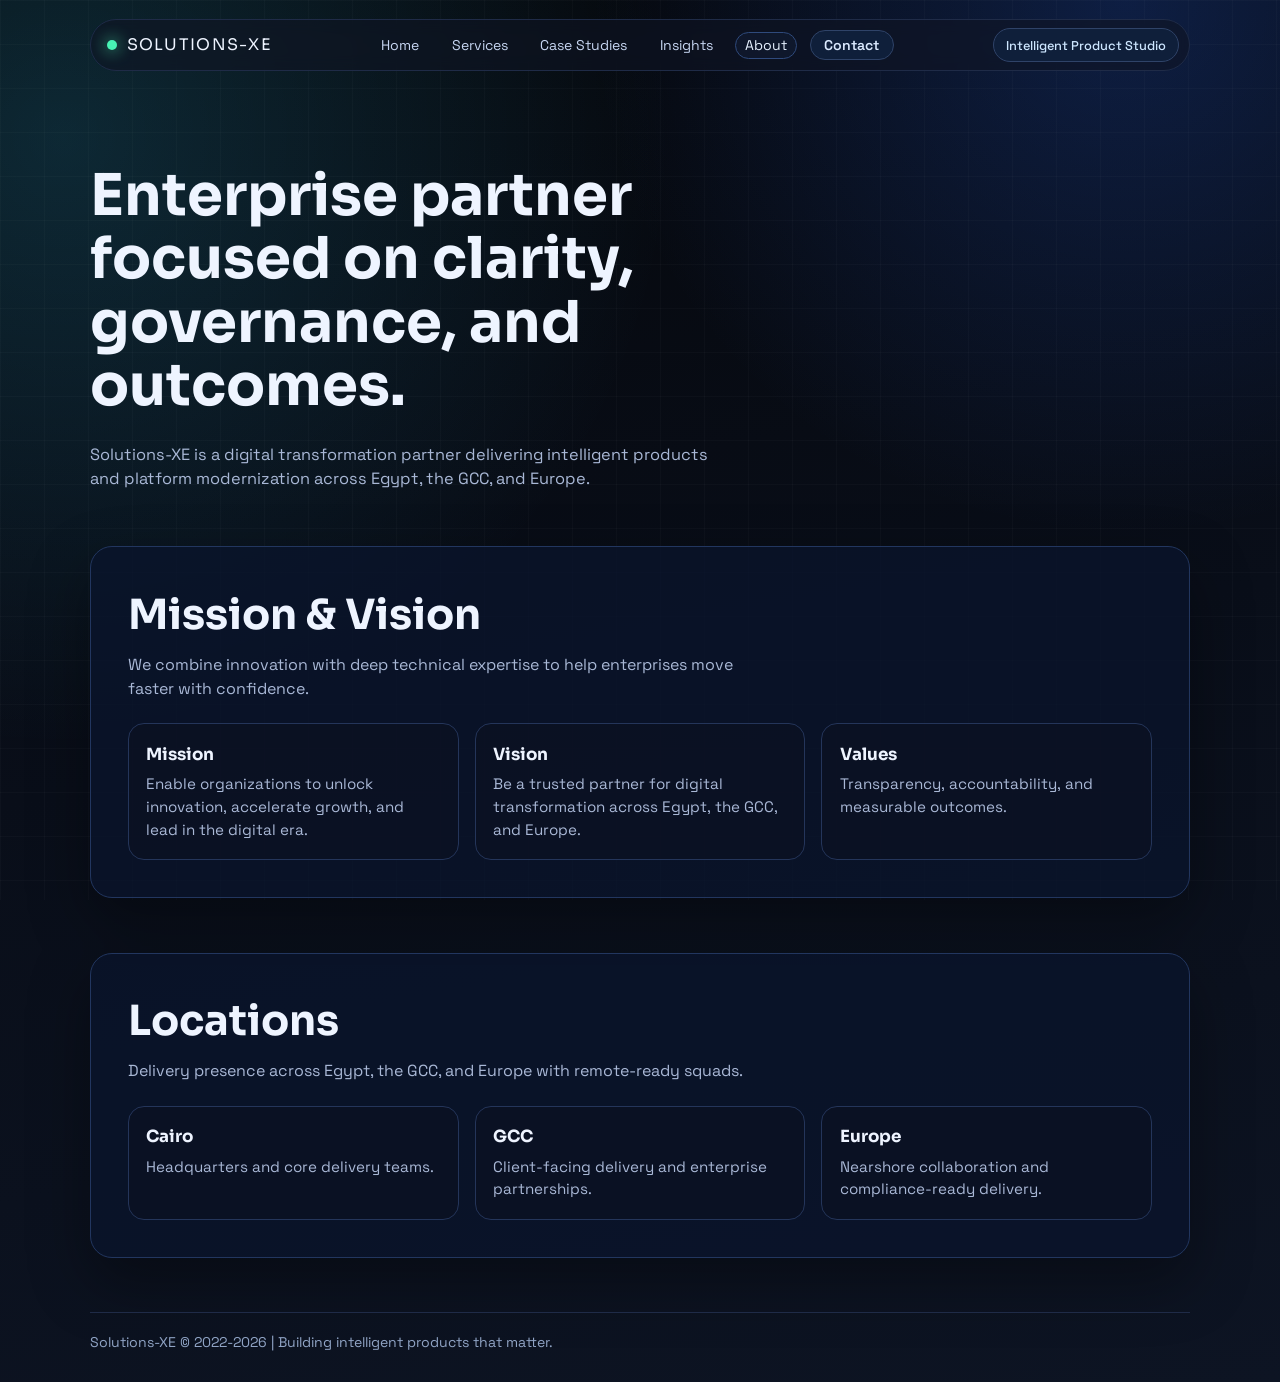
==== about.html @ 21505854 "Change SolutionsXE to Solutions-XE" ====
<!DOCTYPE html>
<html lang="en">
<head>
  <meta charset="UTF-8" />
  <meta name="viewport" content="width=device-width, initial-scale=1.0" />
  <title>Solutions-XE | About</title>
  <link rel="preconnect" href="https://fonts.googleapis.com" />
  <link rel="preconnect" href="https://fonts.gstatic.com" crossorigin />
  <link href="https://fonts.googleapis.com/css2?family=Space+Grotesk:wght@400;500;700&family=Sora:wght@400;600;700&display=swap" rel="stylesheet" />
  <style>
    :root {
      --bg: #06080d;
      --surface: #0f1524;
      --surface-soft: #121a2f;
      --line: #1f2b47;
      --text: #eef4ff;
      --muted: #a9b8d6;
      --brand: #35d0ff;
      --brand-soft: #2a6bff;
      --ok: #48f2b4;
      --radius: 18px;
      --shadow: 0 24px 60px rgba(0, 0, 0, 0.35);
    }

    * {
      box-sizing: border-box;
      margin: 0;
      padding: 0;
    }

    body {
      font-family: "Space Grotesk", sans-serif;
      color: var(--text);
      background:
        radial-gradient(circle at 5% 10%, rgba(53, 208, 255, 0.16), transparent 35%),
        radial-gradient(circle at 88% 0%, rgba(42, 107, 255, 0.22), transparent 30%),
        linear-gradient(170deg, #05070b 0%, #090e19 50%, #0d1423 100%);
      min-height: 100vh;
      line-height: 1.5;
      overflow-x: hidden;
    }

    body::before {
      content: "";
      position: fixed;
      inset: 0;
      background-image: linear-gradient(rgba(255, 255, 255, 0.025) 1px, transparent 1px),
                        linear-gradient(90deg, rgba(255, 255, 255, 0.025) 1px, transparent 1px);
      background-size: 44px 44px;
      pointer-events: none;
      z-index: -1;
    }

    .wrap {
      width: min(1100px, 92%);
      margin: 0 auto;
    }

    header {
      padding: 1.2rem 0;
    }

    .topbar {
      display: grid;
      grid-template-columns: auto 1fr auto;
      align-items: center;
      background: rgba(15, 21, 36, 0.6);
      border: 1px solid var(--line);
      border-radius: 999px;
      padding: 0.5rem 0.6rem 0.5rem 1rem;
      backdrop-filter: blur(8px);
      animation: fadeDown 0.8s ease both;
      gap: 1rem;
    }

    .brand {
      font-family: "Sora", sans-serif;
      font-size: 1rem;
      letter-spacing: 0.08em;
      text-transform: uppercase;
      display: flex;
      align-items: center;
      gap: 0.6rem;
    }

    .dot {
      width: 10px;
      height: 10px;
      border-radius: 50%;
      background: var(--ok);
      box-shadow: 0 0 16px var(--ok);
    }

    .pill {
      border: 1px solid #2f4368;
      background: #0f1f3a;
      color: #cde6ff;
      border-radius: 999px;
      font-size: 0.8rem;
      padding: 0.4rem 0.75rem;
      font-weight: 500;
      margin-left: auto;
    }

    .nav {
      display: flex;
      gap: 0.8rem;
      align-items: center;
      flex-wrap: nowrap;
      margin-left: 0;
      flex: 1;
      justify-content: center;
      white-space: nowrap;
    }

    .nav a {
      color: #c7d6f2;
      text-decoration: none;
      font-size: 0.88rem;
      padding: 0.35rem 0.55rem;
      border-radius: 999px;
      border: 1px solid transparent;
      display: inline-flex;
      align-items: center;
      line-height: 1;
      transition: border-color 0.2s ease, color 0.2s ease;
    }

    .nav a:hover {
      border-color: #2f4a7c;
      color: #e7f1ff;
    }

    .nav a.active {
      border-color: #2f4a7c;
      color: #e7f1ff;
      background: rgba(17, 27, 49, 0.7);
    }

    .nav .cta {
      border: 1px solid #2f4368;
      background: #0f1f3a;
      color: #dbeaff;
      font-weight: 600;
      padding: 0.45rem 0.85rem;
    }

    .hero {
      padding: 4.6rem 0 3.4rem;
      display: grid;
      gap: 1.6rem;
    }

    h1 {
      font-family: "Sora", sans-serif;
      font-size: clamp(2rem, 5vw, 3.6rem);
      line-height: 1.1;
      max-width: 16ch;
    }

    .sub {
      color: var(--muted);
      max-width: 62ch;
      font-size: 1.02rem;
    }

    .section-wrap {
      margin: 0 0 3.4rem;
      background: rgba(10, 20, 44, 0.75);
      border: 1px solid #22365f;
      border-radius: 22px;
      padding: clamp(1.3rem, 4vw, 2.3rem);
      box-shadow: var(--shadow);
    }

    .section-title {
      font-family: "Sora", sans-serif;
      font-size: clamp(1.7rem, 3.8vw, 2.6rem);
      margin-bottom: 0.4rem;
    }

    .section-sub {
      color: var(--muted);
      max-width: 64ch;
      margin-bottom: 1.4rem;
      font-size: 1rem;
    }

    .grid-3 {
      display: grid;
      grid-template-columns: repeat(3, 1fr);
      gap: 1rem;
    }

    .card-soft {
      border: 1px solid #24355a;
      border-radius: 16px;
      padding: 1.1rem;
      background: rgba(12, 18, 34, 0.7);
    }

    .card-soft h3 {
      font-family: "Sora", sans-serif;
      font-size: 1.05rem;
      margin-bottom: 0.4rem;
    }

    .card-soft p {
      color: var(--muted);
      font-size: 0.95rem;
    }

    footer {
      border-top: 1px solid var(--line);
      color: #90a4c5;
      padding: 1.2rem 0 1.8rem;
      font-size: 0.88rem;
    }

    @keyframes fadeDown {
      from { opacity: 0; transform: translateY(-12px); }
      to { opacity: 1; transform: translateY(0); }
    }

    @media (max-width: 900px) {
      .nav {
        width: 100%;
        justify-content: flex-start;
        margin-left: 0;
      }

      .grid-3 {
        grid-template-columns: 1fr;
      }
    }
  </style>
</head>
<body>
  <header class="wrap">
    <div class="topbar">
      <div class="brand"><span class="dot" aria-hidden="true"></span> Solutions-XE</div>
      <nav class="nav" aria-label="primary">
        <a href="index.html">Home</a>
        <a href="services.html">Services</a>
        <a href="case-studies.html">Case Studies</a>
        <a href="insights.html">Insights</a>
        <a class="active" href="about.html">About</a>
        <a class="cta" href="contact.html">Contact</a>
      </nav>
      <span class="pill">Intelligent Product Studio</span>
    </div>
  </header>

  <main class="wrap">
    <section class="hero">
      <h1>Enterprise partner focused on clarity, governance, and outcomes.</h1>
      <p class="sub">Solutions-XE is a digital transformation partner delivering intelligent products and platform modernization across Egypt, the GCC, and Europe.</p>
    </section>

    <section class="section-wrap" aria-label="mission and vision">
      <h2 class="section-title">Mission & Vision</h2>
      <p class="section-sub">We combine innovation with deep technical expertise to help enterprises move faster with confidence.</p>
      <div class="grid-3">
        <div class="card-soft"><h3>Mission</h3><p>Enable organizations to unlock innovation, accelerate growth, and lead in the digital era.</p></div>
        <div class="card-soft"><h3>Vision</h3><p>Be a trusted partner for digital transformation across Egypt, the GCC, and Europe.</p></div>
        <div class="card-soft"><h3>Values</h3><p>Transparency, accountability, and measurable outcomes.</p></div>
      </div>
    </section>

    <section class="section-wrap" aria-label="locations">
      <h2 class="section-title">Locations</h2>
      <p class="section-sub">Delivery presence across Egypt, the GCC, and Europe with remote-ready squads.</p>
      <div class="grid-3">
        <div class="card-soft"><h3>Cairo</h3><p>Headquarters and core delivery teams.</p></div>
        <div class="card-soft"><h3>GCC</h3><p>Client-facing delivery and enterprise partnerships.</p></div>
        <div class="card-soft"><h3>Europe</h3><p>Nearshore collaboration and compliance-ready delivery.</p></div>
      </div>
    </section>
  </main>

  <footer class="wrap">Solutions-XE © 2022-2026 | Building intelligent products that matter.</footer>
</body>
</html>
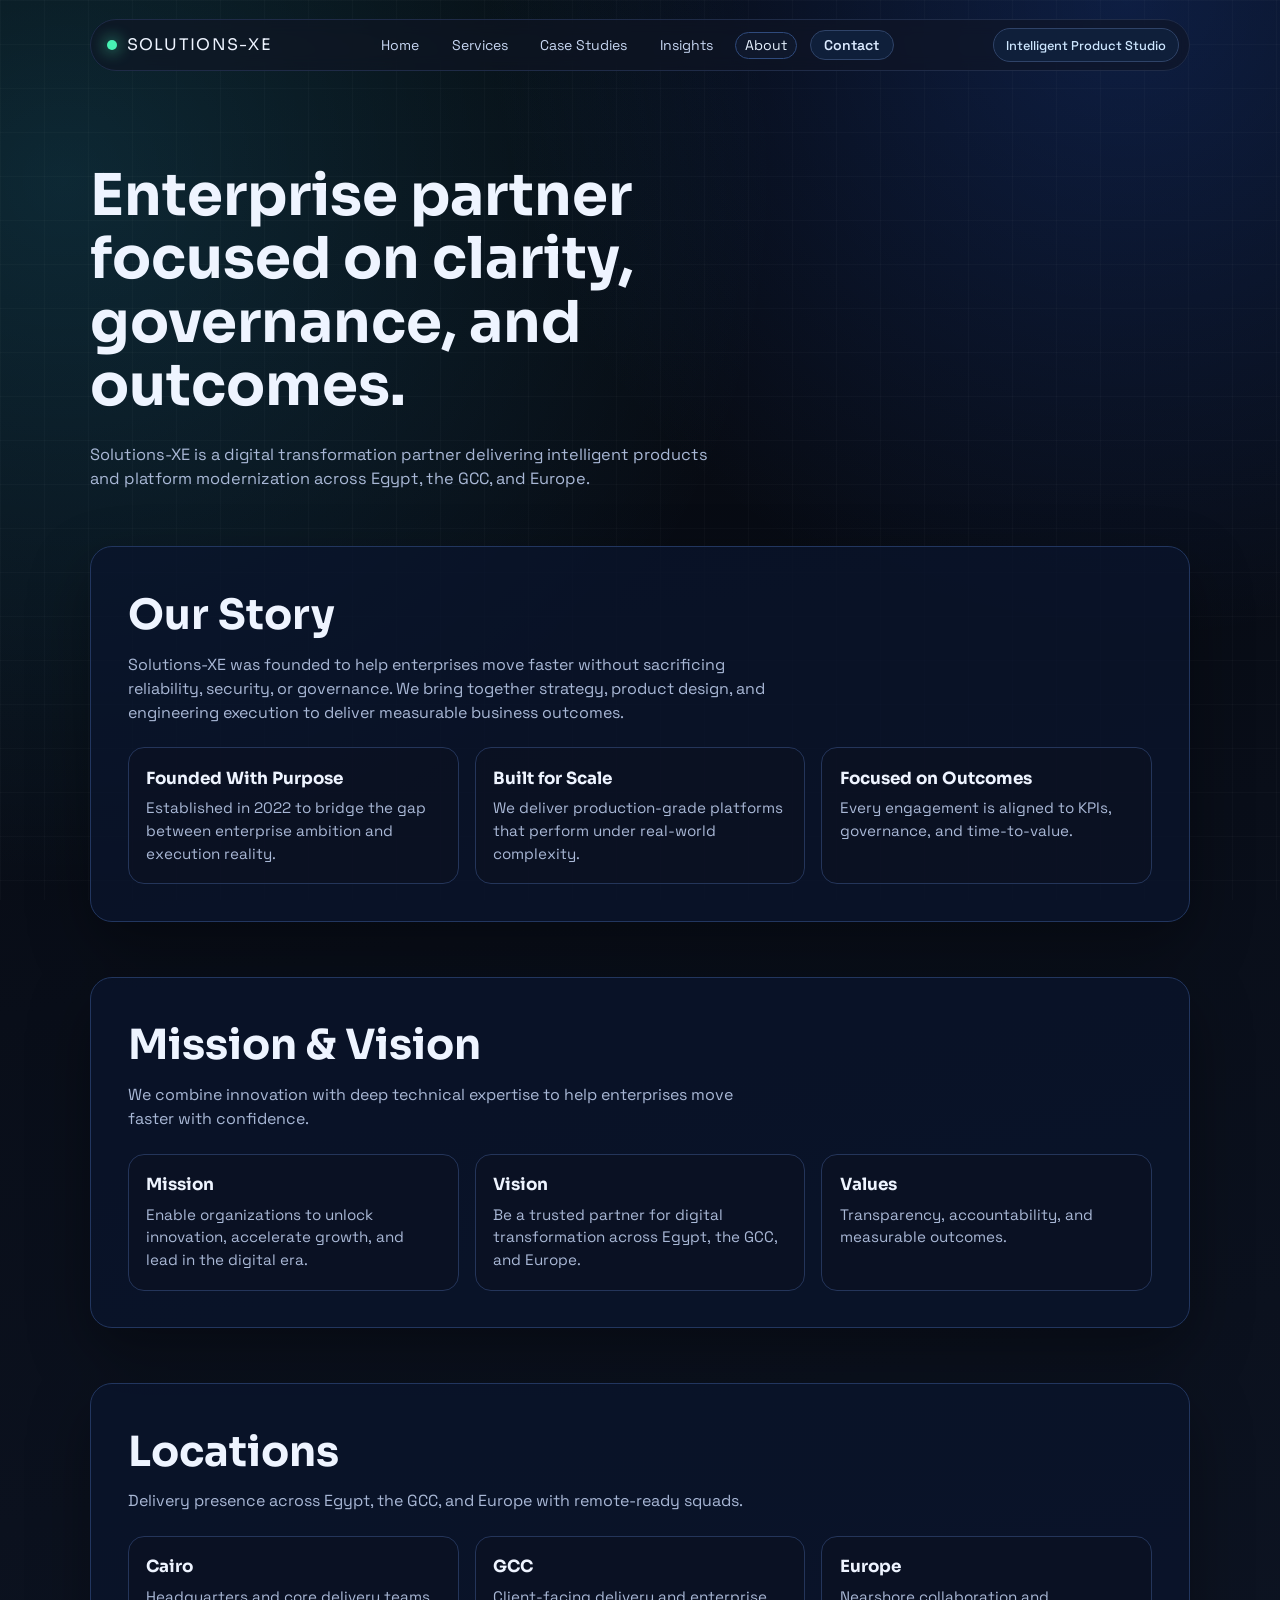
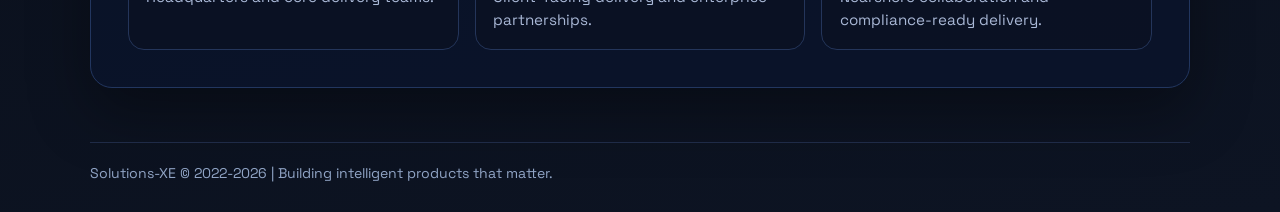
==== commit d35d6975: "about update" ====
--- a/about.html
+++ b/about.html
@@ -257,6 +257,25 @@
       <p class="sub">Solutions-XE is a digital transformation partner delivering intelligent products and platform modernization across Egypt, the GCC, and Europe.</p>
     </section>
 
+    <section class="section-wrap" aria-label="our story">
+      <h2 class="section-title">Our Story</h2>
+      <p class="section-sub">Solutions-XE was founded to help enterprises move faster without sacrificing reliability, security, or governance. We bring together strategy, product design, and engineering execution to deliver measurable business outcomes.</p>
+      <div class="grid-3">
+        <div class="card-soft">
+          <h3>Founded With Purpose</h3>
+          <p>Established in 2022 to bridge the gap between enterprise ambition and execution reality.</p>
+        </div>
+        <div class="card-soft">
+          <h3>Built for Scale</h3>
+          <p>We deliver production-grade platforms that perform under real-world complexity.</p>
+        </div>
+        <div class="card-soft">
+          <h3>Focused on Outcomes</h3>
+          <p>Every engagement is aligned to KPIs, governance, and time-to-value.</p>
+        </div>
+      </div>
+    </section>
+
     <section class="section-wrap" aria-label="mission and vision">
       <h2 class="section-title">Mission & Vision</h2>
       <p class="section-sub">We combine innovation with deep technical expertise to help enterprises move faster with confidence.</p>
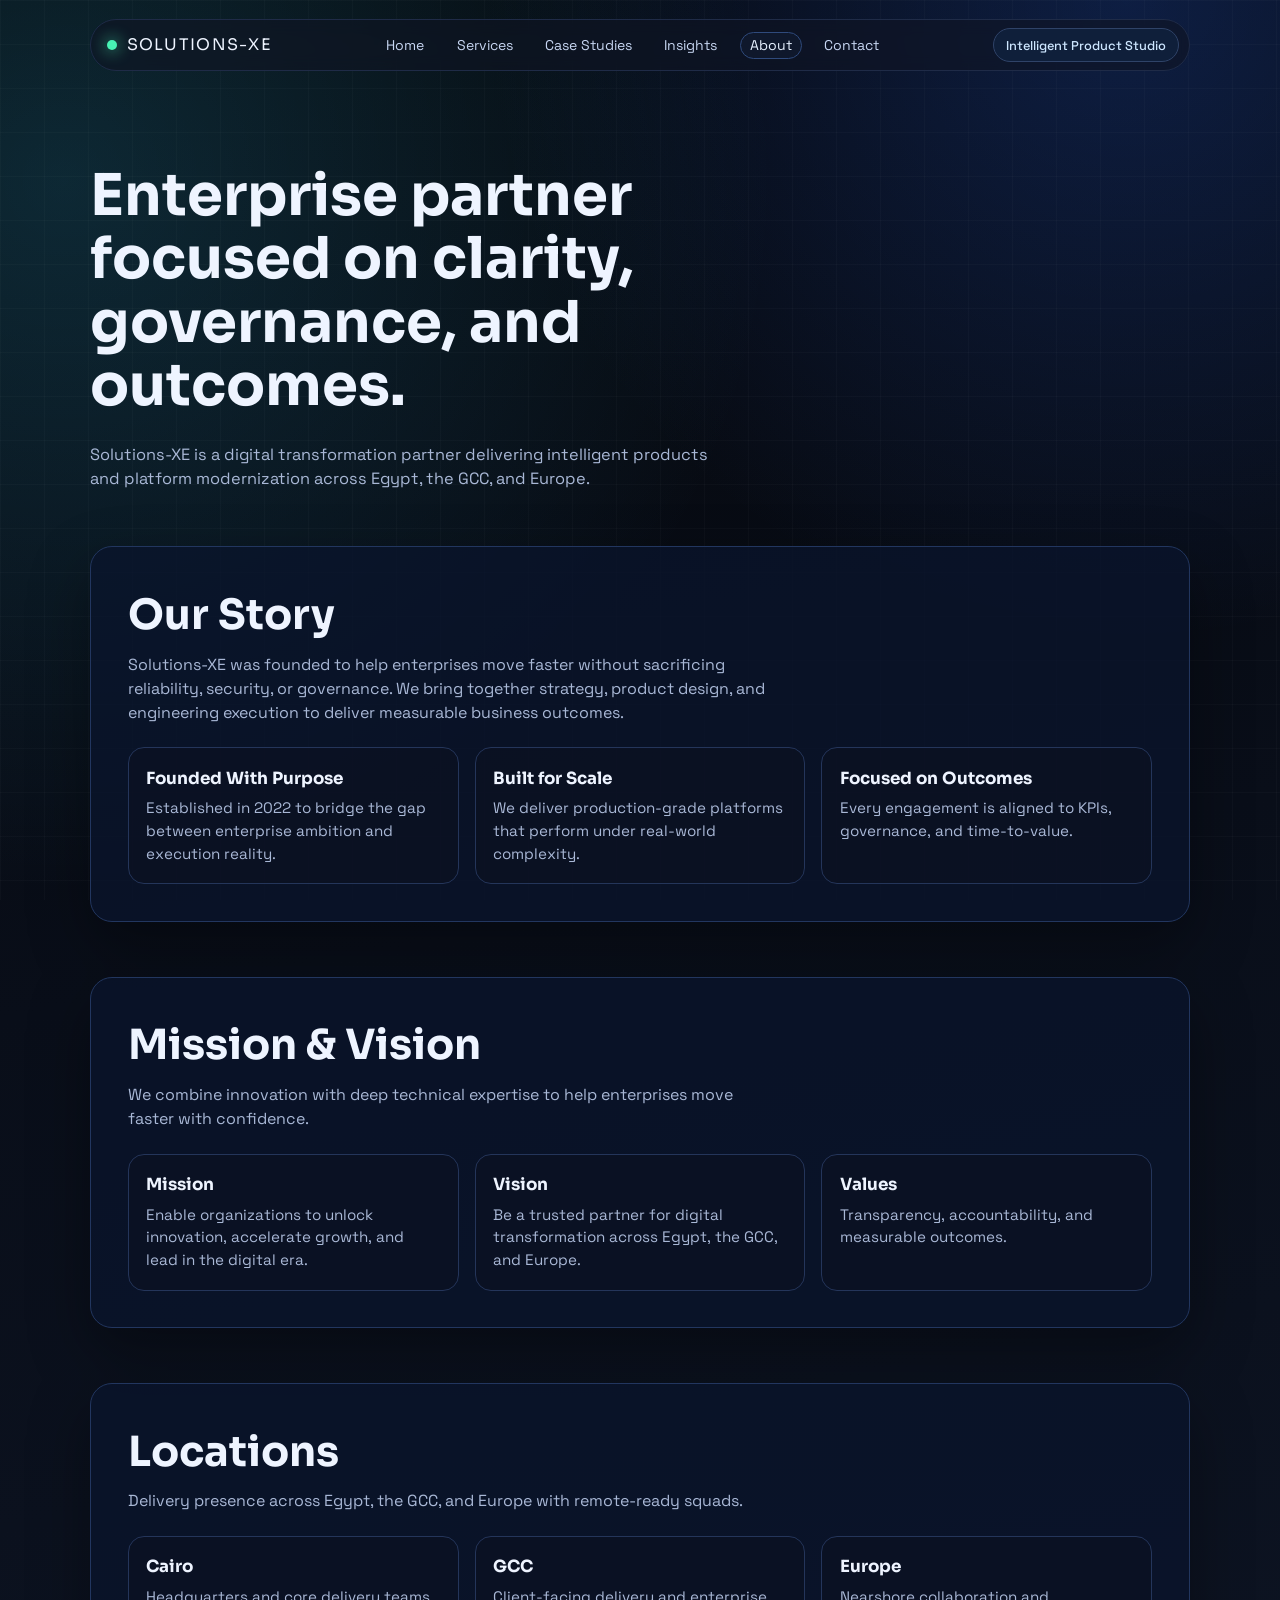
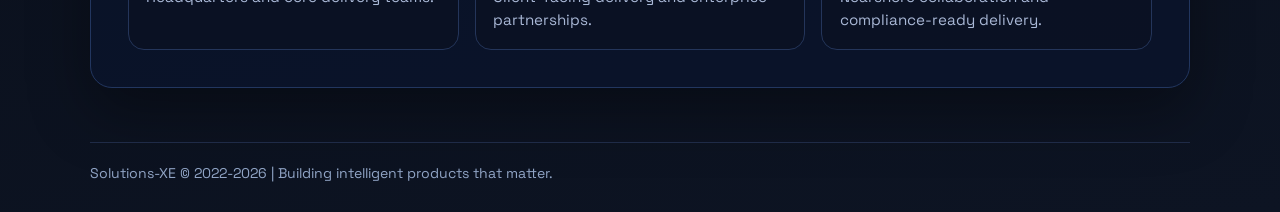
==== commit 52a6bdb9: "Fix Contact Menu" ====
--- a/about.html
+++ b/about.html
@@ -137,13 +137,7 @@
       background: rgba(17, 27, 49, 0.7);
     }
 
-    .nav .cta {
-      border: 1px solid #2f4368;
-      background: #0f1f3a;
-      color: #dbeaff;
-      font-weight: 600;
-      padding: 0.45rem 0.85rem;
-    }
+    .nav .cta {\n      border: 1px solid transparent;\n      background: transparent;\n      color: #dbeaff;\n      font-weight: 600;\n      padding: 0.45rem 0.85rem;\n    }\n\n    .nav .cta.active {\n      border-color: #2f4368;\n      background: #0f1f3a;\n    }
 
     .hero {
       padding: 4.6rem 0 3.4rem;
@@ -300,3 +294,4 @@
   <footer class="wrap">Solutions-XE © 2022-2026 | Building intelligent products that matter.</footer>
 </body>
 </html>
+
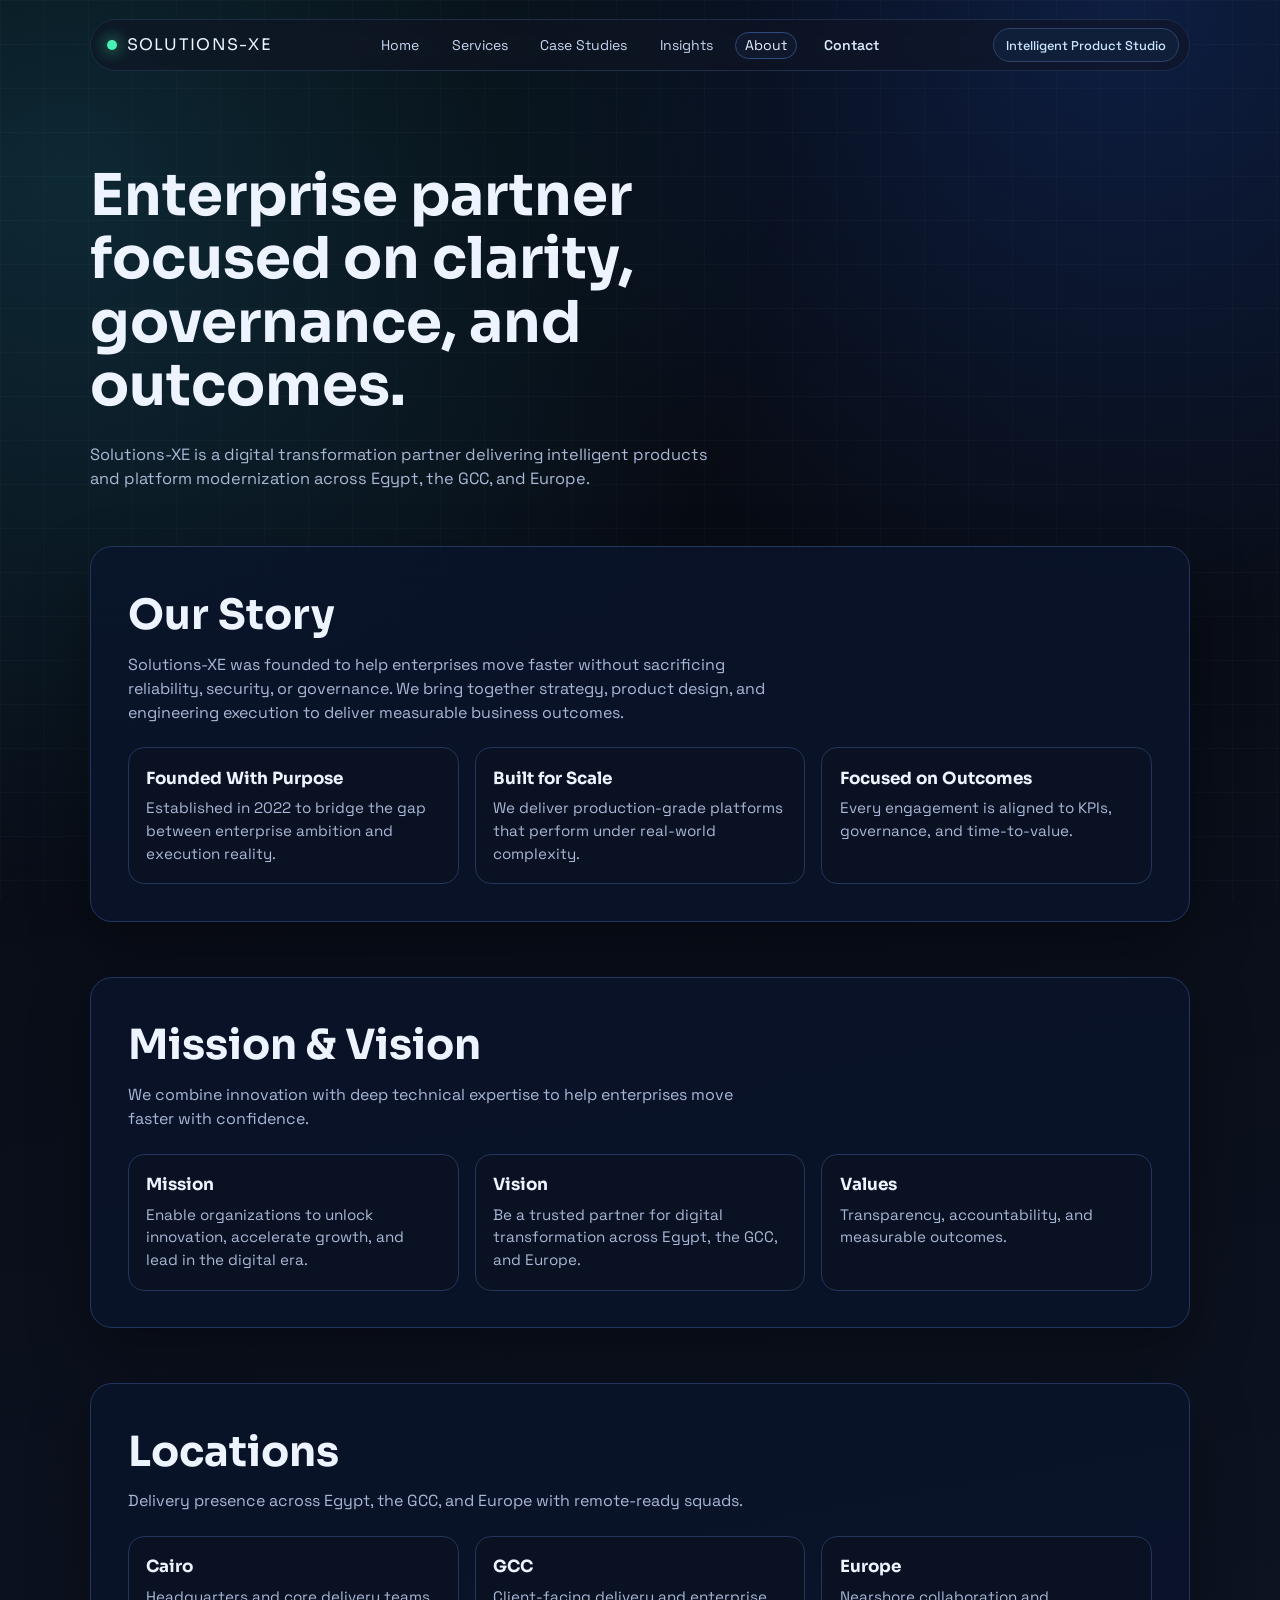
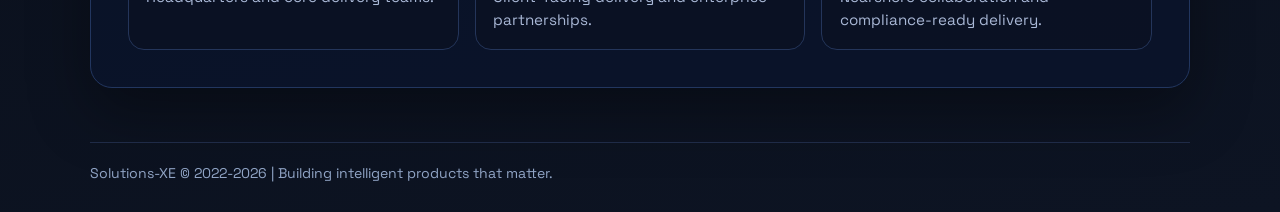
==== commit c9b95df5: "add Responsive" ====
--- a/about.html
+++ b/about.html
@@ -40,6 +40,10 @@
       overflow-x: hidden;
     }
 
+    body.menu-open {
+      overflow: hidden;
+    }
+
     body::before {
       content: "";
       position: fixed;
@@ -137,8 +141,72 @@
       background: rgba(17, 27, 49, 0.7);
     }
 
-    .nav .cta {\n      border: 1px solid transparent;\n      background: transparent;\n      color: #dbeaff;\n      font-weight: 600;\n      padding: 0.45rem 0.85rem;\n    }\n\n    .nav .cta.active {\n      border-color: #2f4368;\n      background: #0f1f3a;\n    }
-
+    .nav .cta {
+      border: 1px solid transparent;
+      background: transparent;
+      color: #dbeaff;
+      font-weight: 600;
+      padding: 0.45rem 0.85rem;
+    }
+
+    .nav .cta.active {
+      border-color: #2f4368;
+      background: #0f1f3a;
+    }
+
+    .menu-toggle {
+      display: none;
+      align-items: center;
+      justify-content: center;
+      width: 40px;
+      height: 40px;
+      border-radius: 999px;
+      border: 1px solid #2f4368;
+      background: #0f1f3a;
+      color: #dbeaff;
+      cursor: pointer;
+    }
+
+    .menu-toggle span {
+      display: block;
+      width: 18px;
+      height: 2px;
+      background: currentColor;
+      position: relative;
+    }
+
+    .menu-toggle span::before,
+    .menu-toggle span::after {
+      content: "";
+      position: absolute;
+      left: 0;
+      width: 18px;
+      height: 2px;
+      background: currentColor;
+    }
+
+    .menu-toggle span::before {
+      top: -6px;
+    }
+
+    .menu-toggle span::after {
+      top: 6px;
+    }
+
+    .menu-close {
+      display: none;
+      align-items: center;
+      justify-content: center;
+      width: 36px;
+      height: 36px;
+      border-radius: 999px;
+      border: 1px solid #2f4368;
+      background: #0f1f3a;
+      color: #dbeaff;
+      cursor: pointer;
+      font-size: 1.1rem;
+      line-height: 1;
+    }
     .hero {
       padding: 4.6rem 0 3.4rem;
       display: grid;
@@ -227,13 +295,94 @@
         grid-template-columns: 1fr;
       }
     }
+
+  
+        @media (max-width: 640px) {
+      .menu-toggle {
+        display: inline-flex;
+      }
+
+      .nav {
+        position: fixed;
+        top: 0;
+        right: 0;
+        height: 100vh;
+        width: min(80vw, 320px);
+        background: rgba(12, 22, 44, 0.98);
+        border-left: 1px solid #22365f;
+        padding: 1rem 1rem 1.2rem;
+        display: flex;
+        flex-direction: column;
+        gap: 0.6rem;
+        transform: translateX(110%);
+        opacity: 0;
+        pointer-events: none;
+        transition: transform 0.25s ease, opacity 0.25s ease;
+        z-index: 60;
+      }
+
+      .nav.is-open {
+        transform: translateX(0);
+        opacity: 1;
+        pointer-events: auto;
+      }
+
+      .menu-close {
+        display: inline-flex;
+        align-self: flex-end;
+      }
+
+      .topbar {
+        grid-template-columns: auto auto;
+        row-gap: 0.6rem;
+        padding: 0.6rem;
+        border-radius: 24px;
+      }
+
+      .brand {
+        font-size: 0.9rem;
+      }
+
+      .nav a {
+        padding: 0.55rem 0.75rem;
+        font-size: 0.9rem;
+        justify-content: flex-start;
+        text-align: left;
+      }
+
+      .pill {
+        font-size: 0.72rem;
+        padding: 0.3rem 0.6rem;
+      }
+    }
+
+@media (max-width: 520px) {
+      .topbar {
+        grid-template-columns: 1fr;
+        justify-items: center;
+        text-align: center;
+      }
+
+      .brand {
+        justify-content: center;
+      }
+
+      .pill {
+        margin-left: 0;
+        justify-self: center;
+      }
+    }
   </style>
 </head>
 <body>
   <header class="wrap">
     <div class="topbar">
       <div class="brand"><span class="dot" aria-hidden="true"></span> Solutions-XE</div>
+      <button class="menu-toggle" type="button" aria-label="toggle menu" aria-expanded="false">
+        <span></span>
+      </button>
       <nav class="nav" aria-label="primary">
+        <button class="menu-close" type="button" aria-label="close menu">×</button>
         <a href="index.html">Home</a>
         <a href="services.html">Services</a>
         <a href="case-studies.html">Case Studies</a>
@@ -292,6 +441,40 @@
   </main>
 
   <footer class="wrap">Solutions-XE © 2022-2026 | Building intelligent products that matter.</footer>
+  <script>
+    document.addEventListener("DOMContentLoaded", () => {
+      const toggle = document.querySelector(".menu-toggle");
+      const nav = document.querySelector(".nav");
+      if (!toggle || !nav) return;
+      const closeBtn = nav.querySelector(".menu-close");
+      const navLinks = nav.querySelectorAll("a");
+      const closeMenu = () => {
+        nav.classList.remove("is-open");
+        toggle.setAttribute("aria-expanded", "false");
+        document.body.classList.remove("menu-open");
+      };
+
+      toggle.addEventListener("click", () => {
+        const isOpen = nav.classList.toggle("is-open");
+        toggle.setAttribute("aria-expanded", isOpen ? "true" : "false");
+        document.body.classList.toggle("menu-open", isOpen);
+      });
+
+      if (closeBtn) closeBtn.addEventListener("click", closeMenu);
+      navLinks.forEach((link) => link.addEventListener("click", closeMenu));
+    });
+  </script>
 </body>
 </html>
 
+
+
+
+
+
+
+
+
+
+
+
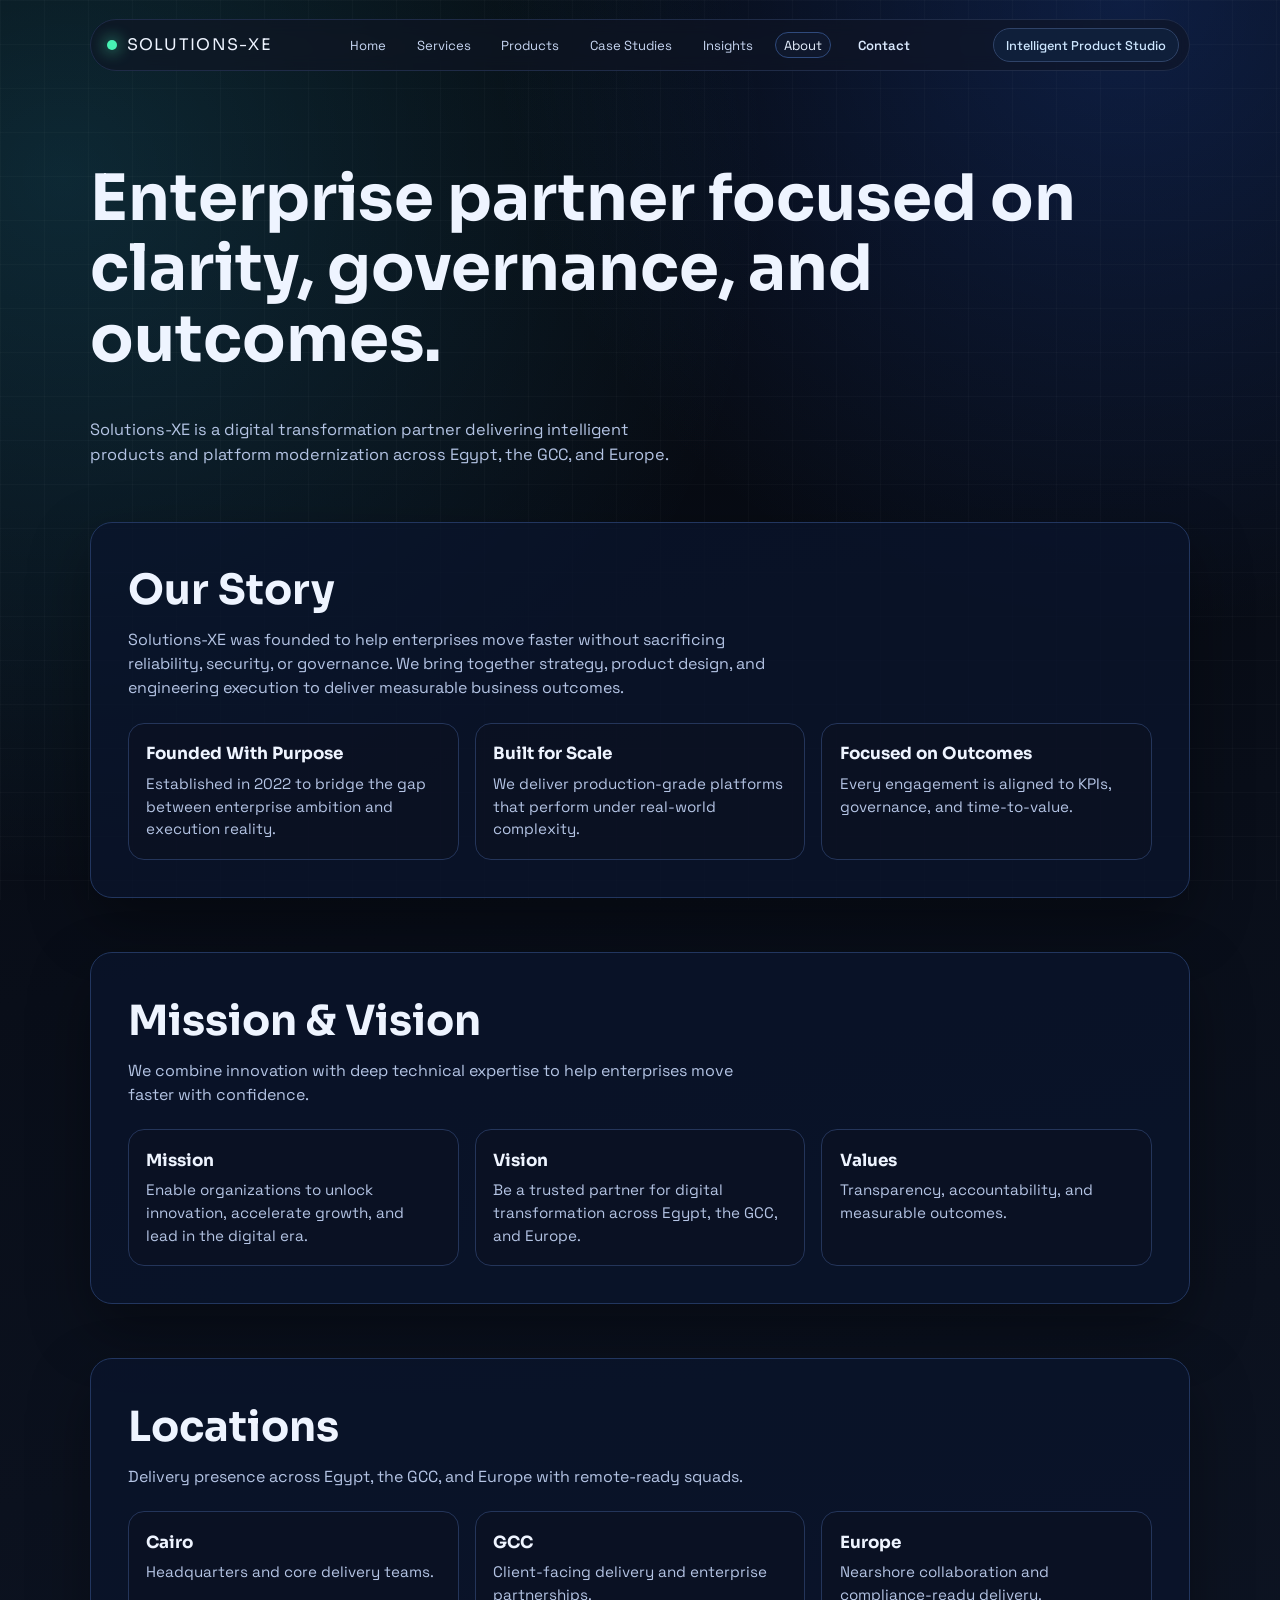
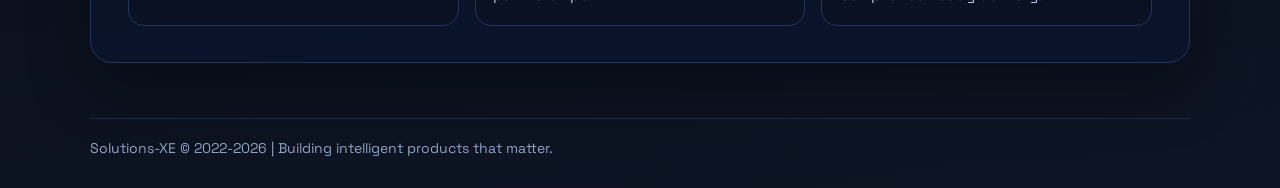
==== commit d6491cf1: "Refactor styles to shared CSS, add Products hub and product pages Extract site styles into assets/cs" ====
--- a/about.html
+++ b/about.html
@@ -7,372 +7,14 @@
   <link rel="preconnect" href="https://fonts.googleapis.com" />
   <link rel="preconnect" href="https://fonts.gstatic.com" crossorigin />
   <link href="https://fonts.googleapis.com/css2?family=Space+Grotesk:wght@400;500;700&family=Sora:wght@400;600;700&display=swap" rel="stylesheet" />
-  <style>
-    :root {
-      --bg: #06080d;
-      --surface: #0f1524;
-      --surface-soft: #121a2f;
-      --line: #1f2b47;
-      --text: #eef4ff;
-      --muted: #a9b8d6;
-      --brand: #35d0ff;
-      --brand-soft: #2a6bff;
-      --ok: #48f2b4;
-      --radius: 18px;
-      --shadow: 0 24px 60px rgba(0, 0, 0, 0.35);
-    }
-
-    * {
-      box-sizing: border-box;
-      margin: 0;
-      padding: 0;
-    }
-
-    body {
-      font-family: "Space Grotesk", sans-serif;
-      color: var(--text);
-      background:
-        radial-gradient(circle at 5% 10%, rgba(53, 208, 255, 0.16), transparent 35%),
-        radial-gradient(circle at 88% 0%, rgba(42, 107, 255, 0.22), transparent 30%),
-        linear-gradient(170deg, #05070b 0%, #090e19 50%, #0d1423 100%);
-      min-height: 100vh;
-      line-height: 1.5;
-      overflow-x: hidden;
-    }
-
-    body.menu-open {
-      overflow: hidden;
-    }
-
-    body::before {
-      content: "";
-      position: fixed;
-      inset: 0;
-      background-image: linear-gradient(rgba(255, 255, 255, 0.025) 1px, transparent 1px),
-                        linear-gradient(90deg, rgba(255, 255, 255, 0.025) 1px, transparent 1px);
-      background-size: 44px 44px;
-      pointer-events: none;
-      z-index: -1;
-    }
-
-    .wrap {
-      width: min(1100px, 92%);
-      margin: 0 auto;
-    }
-
-    header {
-      padding: 1.2rem 0;
-    }
-
-    .topbar {
-      display: grid;
-      grid-template-columns: auto 1fr auto;
-      align-items: center;
-      background: rgba(15, 21, 36, 0.6);
-      border: 1px solid var(--line);
-      border-radius: 999px;
-      padding: 0.5rem 0.6rem 0.5rem 1rem;
-      backdrop-filter: blur(8px);
-      animation: fadeDown 0.8s ease both;
-      gap: 1rem;
-    }
-
-    .brand {
-      font-family: "Sora", sans-serif;
-      font-size: 1rem;
-      letter-spacing: 0.08em;
-      text-transform: uppercase;
-      display: flex;
-      align-items: center;
-      gap: 0.6rem;
-    }
-
-    .dot {
-      width: 10px;
-      height: 10px;
-      border-radius: 50%;
-      background: var(--ok);
-      box-shadow: 0 0 16px var(--ok);
-    }
-
-    .pill {
-      border: 1px solid #2f4368;
-      background: #0f1f3a;
-      color: #cde6ff;
-      border-radius: 999px;
-      font-size: 0.8rem;
-      padding: 0.4rem 0.75rem;
-      font-weight: 500;
-      margin-left: auto;
-    }
-
-    .nav {
-      display: flex;
-      gap: 0.8rem;
-      align-items: center;
-      flex-wrap: nowrap;
-      margin-left: 0;
-      flex: 1;
-      justify-content: center;
-      white-space: nowrap;
-    }
-
-    .nav a {
-      color: #c7d6f2;
-      text-decoration: none;
-      font-size: 0.88rem;
-      padding: 0.35rem 0.55rem;
-      border-radius: 999px;
-      border: 1px solid transparent;
-      display: inline-flex;
-      align-items: center;
-      line-height: 1;
-      transition: border-color 0.2s ease, color 0.2s ease;
-    }
-
-    .nav a:hover {
-      border-color: #2f4a7c;
-      color: #e7f1ff;
-    }
-
-    .nav a.active {
-      border-color: #2f4a7c;
-      color: #e7f1ff;
-      background: rgba(17, 27, 49, 0.7);
-    }
-
-    .nav .cta {
-      border: 1px solid transparent;
-      background: transparent;
-      color: #dbeaff;
-      font-weight: 600;
-      padding: 0.45rem 0.85rem;
-    }
-
-    .nav .cta.active {
-      border-color: #2f4368;
-      background: #0f1f3a;
-    }
-
-    .menu-toggle {
-      display: none;
-      align-items: center;
-      justify-content: center;
-      width: 40px;
-      height: 40px;
-      border-radius: 999px;
-      border: 1px solid #2f4368;
-      background: #0f1f3a;
-      color: #dbeaff;
-      cursor: pointer;
-    }
-
-    .menu-toggle span {
-      display: block;
-      width: 18px;
-      height: 2px;
-      background: currentColor;
-      position: relative;
-    }
-
-    .menu-toggle span::before,
-    .menu-toggle span::after {
-      content: "";
-      position: absolute;
-      left: 0;
-      width: 18px;
-      height: 2px;
-      background: currentColor;
-    }
-
-    .menu-toggle span::before {
-      top: -6px;
-    }
-
-    .menu-toggle span::after {
-      top: 6px;
-    }
-
-    .menu-close {
-      display: none;
-      align-items: center;
-      justify-content: center;
-      width: 36px;
-      height: 36px;
-      border-radius: 999px;
-      border: 1px solid #2f4368;
-      background: #0f1f3a;
-      color: #dbeaff;
-      cursor: pointer;
-      font-size: 1.1rem;
-      line-height: 1;
-    }
-    .hero {
-      padding: 4.6rem 0 3.4rem;
-      display: grid;
-      gap: 1.6rem;
-    }
-
-    h1 {
-      font-family: "Sora", sans-serif;
-      font-size: clamp(2rem, 5vw, 3.6rem);
-      line-height: 1.1;
-      max-width: 16ch;
-    }
-
-    .sub {
-      color: var(--muted);
-      max-width: 62ch;
-      font-size: 1.02rem;
-    }
-
-    .section-wrap {
-      margin: 0 0 3.4rem;
-      background: rgba(10, 20, 44, 0.75);
-      border: 1px solid #22365f;
-      border-radius: 22px;
-      padding: clamp(1.3rem, 4vw, 2.3rem);
-      box-shadow: var(--shadow);
-    }
-
-    .section-title {
-      font-family: "Sora", sans-serif;
-      font-size: clamp(1.7rem, 3.8vw, 2.6rem);
-      margin-bottom: 0.4rem;
-    }
-
-    .section-sub {
-      color: var(--muted);
-      max-width: 64ch;
-      margin-bottom: 1.4rem;
-      font-size: 1rem;
-    }
-
-    .grid-3 {
-      display: grid;
-      grid-template-columns: repeat(3, 1fr);
-      gap: 1rem;
-    }
-
-    .card-soft {
-      border: 1px solid #24355a;
-      border-radius: 16px;
-      padding: 1.1rem;
-      background: rgba(12, 18, 34, 0.7);
-    }
-
-    .card-soft h3 {
-      font-family: "Sora", sans-serif;
-      font-size: 1.05rem;
-      margin-bottom: 0.4rem;
-    }
-
-    .card-soft p {
-      color: var(--muted);
-      font-size: 0.95rem;
-    }
-
-    footer {
-      border-top: 1px solid var(--line);
-      color: #90a4c5;
-      padding: 1.2rem 0 1.8rem;
-      font-size: 0.88rem;
-    }
-
-    @keyframes fadeDown {
-      from { opacity: 0; transform: translateY(-12px); }
-      to { opacity: 1; transform: translateY(0); }
-    }
-
-    @media (max-width: 900px) {
-      .nav {
-        width: 100%;
-        justify-content: flex-start;
-        margin-left: 0;
-      }
-
-      .grid-3 {
-        grid-template-columns: 1fr;
-      }
-    }
-
-  
-        @media (max-width: 640px) {
-      .menu-toggle {
-        display: inline-flex;
-      }
-
-      .nav {
-        position: fixed;
-        top: 0;
-        right: 0;
-        height: 100vh;
-        width: min(80vw, 320px);
-        background: rgba(12, 22, 44, 0.98);
-        border-left: 1px solid #22365f;
-        padding: 1rem 1rem 1.2rem;
-        display: flex;
-        flex-direction: column;
-        gap: 0.6rem;
-        transform: translateX(110%);
-        opacity: 0;
-        pointer-events: none;
-        transition: transform 0.25s ease, opacity 0.25s ease;
-        z-index: 60;
-      }
-
-      .nav.is-open {
-        transform: translateX(0);
-        opacity: 1;
-        pointer-events: auto;
-      }
-
-      .menu-close {
-        display: inline-flex;
-        align-self: flex-end;
-      }
-
-      .topbar {
-        grid-template-columns: auto auto;
-        row-gap: 0.6rem;
-        padding: 0.6rem;
-        border-radius: 24px;
-      }
-
-      .brand {
-        font-size: 0.9rem;
-      }
-
-      .nav a {
-        padding: 0.55rem 0.75rem;
-        font-size: 0.9rem;
-        justify-content: flex-start;
-        text-align: left;
-      }
-
-      .pill {
-        font-size: 0.72rem;
-        padding: 0.3rem 0.6rem;
-      }
-    }
-
-@media (max-width: 520px) {
-      .topbar {
-        grid-template-columns: 1fr;
-        justify-items: center;
-        text-align: center;
-      }
-
-      .brand {
-        justify-content: center;
-      }
-
-      .pill {
-        margin-left: 0;
-        justify-self: center;
-      }
-    }
-  </style>
+  <link rel="stylesheet" href="assets/css/site.css?v=3" />
+  <link rel="icon" href="assets/favicon.svg" type="image/svg+xml" />
+  <meta name="theme-color" content="#1f2b47" />
+  <meta name="description" content="About Solutions-XE — mission, vision, and how we partner with enterprises and growth-stage teams." />
+  <meta property="og:type" content="website" />
+  <meta property="og:title" content="Solutions-XE | About" />
+  <meta property="og:description" content="About Solutions-XE — mission, vision, and how we partner with enterprises and growth-stage teams." />
+  <meta property="og:url" content="https://solutionsxe.org/about.html" />
 </head>
 <body>
   <header class="wrap">
@@ -385,6 +27,7 @@
         <button class="menu-close" type="button" aria-label="close menu">×</button>
         <a href="index.html">Home</a>
         <a href="services.html">Services</a>
+        <a href="products.html">Products</a>
         <a href="case-studies.html">Case Studies</a>
         <a href="insights.html">Insights</a>
         <a class="active" href="about.html">About</a>
@@ -395,7 +38,7 @@
   </header>
 
   <main class="wrap">
-    <section class="hero">
+    <section class="hero hero--page">
       <h1>Enterprise partner focused on clarity, governance, and outcomes.</h1>
       <p class="sub">Solutions-XE is a digital transformation partner delivering intelligent products and platform modernization across Egypt, the GCC, and Europe.</p>
     </section>
--- a/assets/css/site.css
+++ b/assets/css/site.css
@@ -0,0 +1,942 @@
+:root {
+      --bg: #06080d;
+      --surface: #0f1524;
+      --surface-soft: #121a2f;
+      --line: #1f2b47;
+      --text: #eef4ff;
+      --muted: #b4c4e4;
+      --brand: #35d0ff;
+      --brand-soft: #2a6bff;
+      --ok: #48f2b4;
+      --radius: 18px;
+      --shadow: 0 24px 60px rgba(0, 0, 0, 0.35);
+      --focus-ring: 0 0 0 3px rgba(53, 208, 255, 0.35);
+    }
+
+    * {
+      box-sizing: border-box;
+      margin: 0;
+      padding: 0;
+    }
+
+    html {
+      color-scheme: dark;
+    }
+
+    body {
+      font-family: "Space Grotesk", sans-serif;
+      color: var(--text);
+      background:
+        radial-gradient(circle at 5% 10%, rgba(53, 208, 255, 0.16), transparent 35%),
+        radial-gradient(circle at 88% 0%, rgba(42, 107, 255, 0.22), transparent 30%),
+        linear-gradient(170deg, #05070b 0%, #090e19 50%, #0d1423 100%);
+      min-height: 100vh;
+      line-height: 1.5;
+      overflow-x: hidden;
+    }
+
+    body.menu-open {
+      overflow: hidden;
+    }
+
+    body::before {
+      content: "";
+      position: fixed;
+      inset: 0;
+      background-image: linear-gradient(rgba(255, 255, 255, 0.025) 1px, transparent 1px),
+                        linear-gradient(90deg, rgba(255, 255, 255, 0.025) 1px, transparent 1px);
+      background-size: 44px 44px;
+      pointer-events: none;
+      z-index: -1;
+    }
+
+    .wrap {
+      width: min(1100px, 92%);
+      margin: 0 auto;
+    }
+
+    header {
+      padding: 1.2rem 0;
+    }
+
+    .topbar {
+      display: grid;
+      grid-template-columns: auto 1fr auto;
+      align-items: center;
+      background: rgba(15, 21, 36, 0.6);
+      border: 1px solid var(--line);
+      border-radius: 999px;
+      padding: 0.5rem 0.6rem 0.5rem 1rem;
+      backdrop-filter: blur(8px);
+      animation: fadeDown 0.8s ease both;
+      gap: 1rem;
+    }
+
+    .brand {
+      font-family: "Sora", sans-serif;
+      font-size: 1rem;
+      letter-spacing: 0.08em;
+      text-transform: uppercase;
+      display: flex;
+      align-items: center;
+      gap: 0.6rem;
+    }
+
+    .dot {
+      width: 10px;
+      height: 10px;
+      border-radius: 50%;
+      background: var(--ok);
+      box-shadow: 0 0 16px var(--ok);
+    }
+
+    .pill {
+      border: 1px solid #2f4368;
+      background: #0f1f3a;
+      color: #cde6ff;
+      border-radius: 999px;
+      font-size: 0.8rem;
+      padding: 0.4rem 0.75rem;
+      font-weight: 500;
+      margin-left: auto;
+    }
+
+    .nav {
+      display: flex;
+      gap: 0.8rem;
+      align-items: center;
+      flex-wrap: nowrap;
+      margin-left: 0;
+      flex: 1;
+      justify-content: center;
+      white-space: nowrap;
+    }
+
+    .nav a {
+      color: #c7d6f2;
+      text-decoration: none;
+      font-size: 0.82rem;
+      padding: 0.35rem 0.5rem;
+      border-radius: 999px;
+      border: 1px solid transparent;
+      display: inline-flex;
+      align-items: center;
+      line-height: 1;
+      transition: border-color 0.2s ease, color 0.2s ease, box-shadow 0.15s ease;
+    }
+
+    .nav a:focus-visible {
+      outline: none;
+      box-shadow: var(--focus-ring);
+      border-color: #3d6aad;
+    }
+
+    .nav a:hover {
+      border-color: #2f4a7c;
+      color: #e7f1ff;
+    }
+
+    .nav a.active {
+      border-color: #2f4a7c;
+      color: #e7f1ff;
+      background: rgba(17, 27, 49, 0.7);
+    }
+
+    .nav .cta {
+      border: 1px solid transparent;
+      background: transparent;
+      color: #dbeaff;
+      font-weight: 600;
+      padding: 0.45rem 0.85rem;
+    }
+
+    .nav .cta.active {
+      border-color: #2f4368;
+      background: #0f1f3a;
+    }
+
+    .menu-toggle {
+      display: none;
+      align-items: center;
+      justify-content: center;
+      width: 40px;
+      height: 40px;
+      border-radius: 999px;
+      border: 1px solid #2f4368;
+      background: #0f1f3a;
+      color: #dbeaff;
+      cursor: pointer;
+    }
+
+    .menu-toggle span {
+      display: block;
+      width: 18px;
+      height: 2px;
+      background: currentColor;
+      position: relative;
+    }
+
+    .menu-toggle span::before,
+    .menu-toggle span::after {
+      content: "";
+      position: absolute;
+      left: 0;
+      width: 18px;
+      height: 2px;
+      background: currentColor;
+    }
+
+    .menu-toggle span::before {
+      top: -6px;
+    }
+
+    .menu-toggle span::after {
+      top: 6px;
+    }
+
+    .menu-close {
+      display: none;
+      align-items: center;
+      justify-content: center;
+      width: 36px;
+      height: 36px;
+      border-radius: 999px;
+      border: 1px solid #2f4368;
+      background: #0f1f3a;
+      color: #dbeaff;
+      cursor: pointer;
+      font-size: 1.1rem;
+      line-height: 1;
+    }
+
+    .menu-toggle:focus-visible,
+    .menu-close:focus-visible {
+      outline: none;
+      box-shadow: var(--focus-ring);
+    }
+
+    .hero {
+      padding: 4.6rem 0 3.4rem;
+      display: grid;
+      gap: 1.6rem;
+    }
+
+    .hero.hero--split {
+      padding: 5.2rem 0 4rem;
+      gap: 2rem;
+      grid-template-columns: 1.2fr 0.8fr;
+      align-items: center;
+    }
+
+    .hero.hero--page h1 {
+      max-width: none;
+    }
+
+    h1 {
+      font-family: "Sora", sans-serif;
+      font-size: clamp(2rem, 5vw, 4rem);
+      line-height: 1.1;
+      max-width: 14ch;
+      animation: fadeUp 0.8s ease 0.1s both;
+    }
+
+    .sub {
+      color: var(--muted);
+      max-width: 58ch;
+      margin-top: 1.1rem;
+      font-size: 1.02rem;
+      animation: fadeUp 0.8s ease 0.22s both;
+    }
+
+    .actions {
+      display: flex;
+      gap: 0.9rem;
+      margin-top: 1.6rem;
+      flex-wrap: wrap;
+      animation: fadeUp 0.8s ease 0.32s both;
+    }
+
+    .btn {
+      text-decoration: none;
+      font-weight: 600;
+      border-radius: 12px;
+      padding: 0.72rem 1.1rem;
+      border: 1px solid transparent;
+      transition: transform 0.25s ease, box-shadow 0.25s ease;
+    }
+
+    button.btn {
+      font-family: inherit;
+      cursor: pointer;
+    }
+
+    .btn:focus-visible {
+      outline: none;
+      box-shadow: var(--focus-ring);
+    }
+
+    .btn:hover {
+      transform: translateY(-2px);
+    }
+
+    .btn.primary {
+      background: linear-gradient(135deg, var(--brand), var(--brand-soft));
+      color: #031220;
+      box-shadow: 0 10px 28px rgba(53, 208, 255, 0.25);
+    }
+
+    .btn.ghost {
+      color: #d6e8ff;
+      border-color: #305287;
+      background: #111b31;
+    }
+
+    .card {
+      background: linear-gradient(180deg, rgba(18, 26, 47, 0.95), rgba(9, 14, 24, 0.95));
+      border: 1px solid var(--line);
+      border-radius: var(--radius);
+      padding: 1.4rem;
+      box-shadow: var(--shadow);
+      animation: fadeUp 0.8s ease 0.25s both;
+    }
+
+    .metrics {
+      display: grid;
+      gap: 0.9rem;
+    }
+
+    .metric {
+      border: 1px solid #26365a;
+      border-radius: 14px;
+      padding: 0.9rem;
+      background: #0f1729;
+    }
+
+    .metric b {
+      font-family: "Sora", sans-serif;
+      font-size: 1.5rem;
+      display: block;
+      color: #f1f7ff;
+    }
+
+    .metric span {
+      color: #a3b3d0;
+      font-size: 0.9rem;
+    }
+
+    .sections {
+      padding-bottom: 4.2rem;
+      display: grid;
+      gap: 1rem;
+      grid-template-columns: repeat(3, 1fr);
+    }
+
+    .section-title {
+      font-family: "Sora", sans-serif;
+      font-size: clamp(1.7rem, 3.8vw, 2.6rem);
+      margin-bottom: 0.4rem;
+    }
+
+    .section-sub {
+      color: var(--muted);
+      max-width: 64ch;
+      margin-bottom: 1.4rem;
+      font-size: 1rem;
+    }
+
+    .section-sub .hub-link {
+      color: var(--brand);
+      font-weight: 600;
+      text-decoration: none;
+    }
+
+    .section-sub .hub-link:hover {
+      text-decoration: underline;
+    }
+
+    .section-sub .hub-link:focus-visible {
+      outline: none;
+      border-radius: 4px;
+      box-shadow: var(--focus-ring);
+    }
+
+    .section-wrap {
+      margin: 0 0 3.4rem;
+      background: rgba(10, 20, 44, 0.75);
+      border: 1px solid #22365f;
+      border-radius: 22px;
+      padding: clamp(1.3rem, 4vw, 2.3rem);
+      box-shadow: var(--shadow);
+      animation: fadeUp 0.8s ease both;
+    }
+
+    .grid-3 {
+      display: grid;
+      grid-template-columns: repeat(3, 1fr);
+      gap: 1rem;
+    }
+
+    .grid-2 {
+      display: grid;
+      grid-template-columns: repeat(2, 1fr);
+      gap: 1rem;
+    }
+
+    .card-soft {
+      border: 1px solid #24355a;
+      border-radius: 16px;
+      padding: 1.1rem;
+      background: rgba(12, 18, 34, 0.7);
+    }
+
+    a.card-soft {
+      text-decoration: none;
+      color: inherit;
+      display: block;
+      transition: border-color 0.2s ease, box-shadow 0.2s ease;
+    }
+
+    a.card-soft:hover {
+      border-color: #3558a0;
+      box-shadow: 0 8px 28px rgba(53, 208, 255, 0.12);
+    }
+
+    a.card-soft:focus-visible {
+      outline: none;
+      border-color: var(--brand);
+      box-shadow: var(--focus-ring), 0 8px 28px rgba(53, 208, 255, 0.12);
+    }
+
+    .card-soft .link-hint {
+      margin-top: 0.75rem;
+      font-size: 0.85rem;
+      font-weight: 600;
+      color: var(--brand);
+    }
+
+    .card-soft h3 {
+      font-family: "Sora", sans-serif;
+      font-size: 1.05rem;
+      margin-bottom: 0.4rem;
+    }
+
+    .card-soft p {
+      color: var(--muted);
+      font-size: 0.95rem;
+    }
+
+    .logo-strip {
+      display: grid;
+      grid-template-columns: repeat(5, 1fr);
+      gap: 0.8rem;
+      margin-top: 0.8rem;
+    }
+
+    .logo {
+      border: 1px dashed #2a3d66;
+      border-radius: 14px;
+      padding: 0.9rem;
+      text-align: center;
+      color: #9db0d4;
+      font-size: 0.85rem;
+      text-transform: uppercase;
+      letter-spacing: 0.08em;
+    }
+
+    .stats {
+      display: grid;
+      grid-template-columns: repeat(4, 1fr);
+      gap: 0.9rem;
+      margin-top: 0.8rem;
+    }
+
+    .stat {
+      border: 1px solid #2a3b61;
+      border-radius: 14px;
+      padding: 0.9rem;
+      background: #0f1729;
+    }
+
+    .stat b {
+      font-family: "Sora", sans-serif;
+      font-size: 1.2rem;
+      display: block;
+      color: #f1f7ff;
+    }
+
+    .stat span {
+      color: #a3b3d0;
+      font-size: 0.85rem;
+    }
+
+    .process {
+      display: grid;
+      gap: 0.9rem;
+    }
+
+    .process-step {
+      display: grid;
+      grid-template-columns: auto 1fr;
+      gap: 0.8rem;
+      align-items: start;
+      padding: 0.9rem;
+      border-radius: 14px;
+      border: 1px solid #2a3b61;
+      background: rgba(12, 18, 34, 0.7);
+    }
+
+    .process-step b {
+      font-family: "Sora", sans-serif;
+      font-size: 0.95rem;
+      color: #cfe3ff;
+    }
+
+    .process-step p {
+      color: var(--muted);
+      font-size: 0.95rem;
+    }
+
+    .testimonial {
+      border: 1px solid #2a3b61;
+      border-radius: 16px;
+      padding: 1.1rem;
+      background: rgba(12, 18, 34, 0.75);
+    }
+
+    .testimonial p {
+      color: #dbe7ff;
+      font-size: 0.98rem;
+    }
+
+    .testimonial span {
+      display: block;
+      margin-top: 0.7rem;
+      color: #9fb4d8;
+      font-size: 0.88rem;
+    }
+
+    .faq {
+      display: grid;
+      gap: 0.8rem;
+    }
+
+    .faq details {
+      border: 1px solid #2a3b61;
+      border-radius: 14px;
+      padding: 0.6rem 0.9rem;
+      background: rgba(12, 18, 34, 0.7);
+    }
+
+    .faq summary {
+      cursor: pointer;
+      font-weight: 600;
+      color: #dbe7ff;
+    }
+
+    .faq summary:focus-visible {
+      outline: none;
+      border-radius: 8px;
+      box-shadow: var(--focus-ring);
+    }
+
+    .faq p {
+      color: var(--muted);
+      margin-top: 0.6rem;
+      font-size: 0.95rem;
+    }
+
+    .cta-section {
+      display: grid;
+      gap: 1rem;
+      align-items: center;
+      grid-template-columns: 1.2fr 0.8fr;
+      background: linear-gradient(120deg, rgba(53, 208, 255, 0.2), rgba(42, 107, 255, 0.25));
+      border: 1px solid #2c4677;
+      border-radius: 22px;
+      padding: clamp(1.3rem, 4vw, 2.4rem);
+      box-shadow: var(--shadow);
+      margin: 0 0 3.5rem;
+    }
+
+    .cta-section h2 {
+      font-family: "Sora", sans-serif;
+      font-size: clamp(1.8rem, 4vw, 2.8rem);
+      margin-bottom: 0.5rem;
+    }
+
+    .cta-section p {
+      color: #dbeaff;
+      max-width: 52ch;
+    }
+
+    .mission {
+      margin: 0 0 3rem;
+      background: rgba(10, 23, 56, 0.82);
+      border: 1px solid #263b66;
+      border-radius: 22px;
+      padding: clamp(1.3rem, 4vw, 2.6rem);
+      box-shadow: var(--shadow);
+      animation: fadeUp 0.8s ease 0.18s both;
+    }
+
+    .mission h2 {
+      font-family: "Sora", sans-serif;
+      font-size: clamp(2rem, 7vw, 4.5rem);
+      line-height: 1;
+      margin-bottom: 1rem;
+    }
+
+    .mission p {
+      font-size: clamp(1.35rem, 4.3vw, 2rem);
+      line-height: 1.45;
+      color: #f3f8ff;
+      max-width: 26ch;
+    }
+
+    .vision {
+      margin: 0 0 3.5rem;
+      background: rgba(8, 21, 52, 0.86);
+      border: 1px solid #244071;
+      border-radius: 22px;
+      padding: clamp(1.3rem, 4vw, 2.6rem);
+      box-shadow: var(--shadow);
+      animation: fadeUp 0.8s ease 0.28s both;
+    }
+
+    .vision h2 {
+      font-family: "Sora", sans-serif;
+      font-size: clamp(2rem, 7vw, 4.5rem);
+      line-height: 1;
+      margin-bottom: 1rem;
+    }
+
+    .vision p {
+      font-size: clamp(1.35rem, 4.3vw, 2rem);
+      line-height: 1.45;
+      color: #f3f8ff;
+      max-width: 26ch;
+    }
+
+    .contact {
+      margin: 0 0 3.5rem;
+      background: rgba(11, 20, 44, 0.88);
+      border: 1px solid #23406d;
+      border-radius: 22px;
+      padding: clamp(1.3rem, 4vw, 2.2rem);
+      box-shadow: var(--shadow);
+      animation: fadeUp 0.8s ease 0.34s both;
+    }
+
+    .contact h2 {
+      font-family: "Sora", sans-serif;
+      font-size: clamp(1.6rem, 4vw, 2.6rem);
+      margin-bottom: 0.8rem;
+    }
+
+    .contact p {
+      color: var(--muted);
+      font-size: 1.02rem;
+    }
+
+    .contact-form {
+      margin-top: 1.4rem;
+      border: 1px solid #1f2d4a;
+      border-radius: 16px;
+      background: linear-gradient(180deg, rgba(16, 27, 51, 0.95), rgba(9, 14, 24, 0.95));
+      box-shadow: 0 18px 40px rgba(2, 6, 20, 0.45);
+      padding: 1.2rem;
+    }
+
+    .contact-toggle {
+      margin-top: 1.1rem;
+      border: 1px solid #20355a;
+      border-radius: 14px;
+      background: rgba(11, 19, 36, 0.7);
+      padding: 0.6rem 0.9rem;
+      cursor: pointer;
+      color: #dbeaff;
+      font-weight: 600;
+      display: inline-flex;
+      align-items: center;
+      gap: 0.5rem;
+      user-select: none;
+    }
+
+    .contact-toggle:hover {
+      border-color: #3b5b93;
+    }
+
+    .contact-toggle:focus-visible {
+      outline: none;
+      box-shadow: var(--focus-ring);
+    }
+
+    .contact-toggle::marker {
+      content: "";
+    }
+
+    .contact-details-panel {
+      margin-top: 0.6rem;
+    }
+
+    .contact-form form {
+      display: grid;
+      gap: 0.9rem;
+    }
+
+    .form-row {
+      display: grid;
+      gap: 0.8rem;
+      grid-template-columns: repeat(2, minmax(0, 1fr));
+    }
+
+    .contact-form label {
+      display: grid;
+      gap: 0.35rem;
+      font-size: 0.9rem;
+      color: #cfe0ff;
+    }
+
+    .contact-form input,
+    .contact-form textarea,
+    .contact-form select {
+      width: 100%;
+      border-radius: 12px;
+      border: 1px solid #2a3f69;
+      background: #0c162c;
+      color: #e7f1ff;
+      padding: 0.65rem 0.75rem;
+      font-size: 0.95rem;
+      font-family: "Space Grotesk", sans-serif;
+    }
+
+    .contact-form textarea {
+      min-height: 140px;
+      resize: vertical;
+    }
+
+    .contact-form input:focus,
+    .contact-form textarea:focus,
+    .contact-form select:focus {
+      outline: none;
+      border-color: #4dd4ff;
+      box-shadow: 0 0 0 3px rgba(77, 212, 255, 0.15);
+    }
+
+    .form-actions {
+      display: flex;
+      gap: 0.8rem;
+      flex-wrap: wrap;
+      align-items: center;
+    }
+
+    .btn.is-loading {
+      pointer-events: none;
+      opacity: 0.8;
+      position: relative;
+    }
+
+    .btn.is-loading::after {
+      content: "";
+      width: 14px;
+      height: 14px;
+      border: 2px solid rgba(3, 18, 32, 0.35);
+      border-top-color: #031220;
+      border-radius: 50%;
+      display: inline-block;
+      margin-left: 0.6rem;
+      animation: spin 0.7s linear infinite;
+    }
+
+    .form-note {
+      color: #9fb4d8;
+      font-size: 0.85rem;
+    }
+
+    .toast {
+      position: fixed;
+      right: 24px;
+      bottom: 24px;
+      background: rgba(12, 22, 44, 0.95);
+      border: 1px solid #2a3f69;
+      color: #e7f1ff;
+      padding: 0.85rem 1.1rem;
+      border-radius: 14px;
+      box-shadow: 0 18px 40px rgba(2, 6, 20, 0.45);
+      opacity: 0;
+      transform: translateY(10px);
+      pointer-events: none;
+      transition: opacity 0.2s ease, transform 0.2s ease;
+      z-index: 50;
+    }
+
+    .toast.show {
+      opacity: 1;
+      transform: translateY(0);
+    }
+
+    .toast b {
+      color: #48f2b4;
+    }
+
+    .tile {
+      background: rgba(15, 21, 36, 0.88);
+      border: 1px solid var(--line);
+      border-radius: 16px;
+      padding: 1.2rem;
+      animation: fadeUp 0.8s ease both;
+    }
+
+    .tile:nth-child(1) { animation-delay: 0.2s; }
+    .tile:nth-child(2) { animation-delay: 0.32s; }
+    .tile:nth-child(3) { animation-delay: 0.44s; }
+
+    .tile h3 {
+      font-family: "Sora", sans-serif;
+      font-size: 1.05rem;
+      margin-bottom: 0.45rem;
+    }
+
+    .tile p {
+      color: var(--muted);
+      font-size: 0.92rem;
+    }
+
+    .prose p {
+      color: var(--muted);
+      font-size: 1rem;
+      max-width: 68ch;
+      margin-bottom: 1rem;
+    }
+
+    .prose p:last-child {
+      margin-bottom: 0;
+    }
+
+    footer {
+      border-top: 1px solid var(--line);
+      color: #90a4c5;
+      padding: 1.2rem 0 1.8rem;
+      font-size: 0.88rem;
+    }
+
+    @keyframes fadeUp {
+      from { opacity: 0; transform: translateY(16px); }
+      to { opacity: 1; transform: translateY(0); }
+    }
+
+    @keyframes fadeDown {
+      from { opacity: 0; transform: translateY(-12px); }
+      to { opacity: 1; transform: translateY(0); }
+    }
+
+    @keyframes spin {
+      from { transform: rotate(0deg); }
+      to { transform: rotate(360deg); }
+    }
+
+    @media (max-width: 900px) {
+      .hero.hero--split {
+        grid-template-columns: 1fr;
+        padding-top: 3.8rem;
+      }
+
+      .nav {
+        width: 100%;
+        justify-content: flex-start;
+        margin-left: 0;
+      }
+
+      .sections {
+        grid-template-columns: 1fr;
+      }
+
+      .grid-3,
+      .grid-2,
+      .logo-strip,
+      .stats,
+      .cta-section {
+        grid-template-columns: 1fr;
+      }
+
+      .form-row {
+        grid-template-columns: 1fr;
+      }
+    }
+
+  
+        @media (max-width: 640px) {
+      .menu-toggle {
+        display: inline-flex;
+      }
+
+      .nav {
+        position: fixed;
+        top: 0;
+        right: 0;
+        height: 100vh;
+        width: min(80vw, 320px);
+        background: rgba(12, 22, 44, 0.98);
+        border-left: 1px solid #22365f;
+        padding: 1rem 1rem 1.2rem;
+        display: flex;
+        flex-direction: column;
+        gap: 0.6rem;
+        transform: translateX(110%);
+        opacity: 0;
+        pointer-events: none;
+        transition: transform 0.25s ease, opacity 0.25s ease;
+        z-index: 60;
+      }
+
+      .nav.is-open {
+        transform: translateX(0);
+        opacity: 1;
+        pointer-events: auto;
+      }
+
+      .menu-close {
+        display: inline-flex;
+        align-self: flex-end;
+      }
+
+      .topbar {
+        grid-template-columns: auto auto;
+        row-gap: 0.6rem;
+        padding: 0.6rem;
+        border-radius: 24px;
+      }
+
+      .brand {
+        font-size: 0.9rem;
+      }
+
+      .nav a {
+        padding: 0.55rem 0.75rem;
+        font-size: 0.9rem;
+        justify-content: flex-start;
+        text-align: left;
+      }
+
+      .pill {
+        font-size: 0.72rem;
+        padding: 0.3rem 0.6rem;
+      }
+    }
+
+@media (max-width: 520px) {
+      .topbar {
+        grid-template-columns: 1fr;
+        justify-items: center;
+        text-align: center;
+      }
+
+      .brand {
+        justify-content: center;
+      }
+
+      .pill {
+        margin-left: 0;
+        justify-self: center;
+      }
+    }
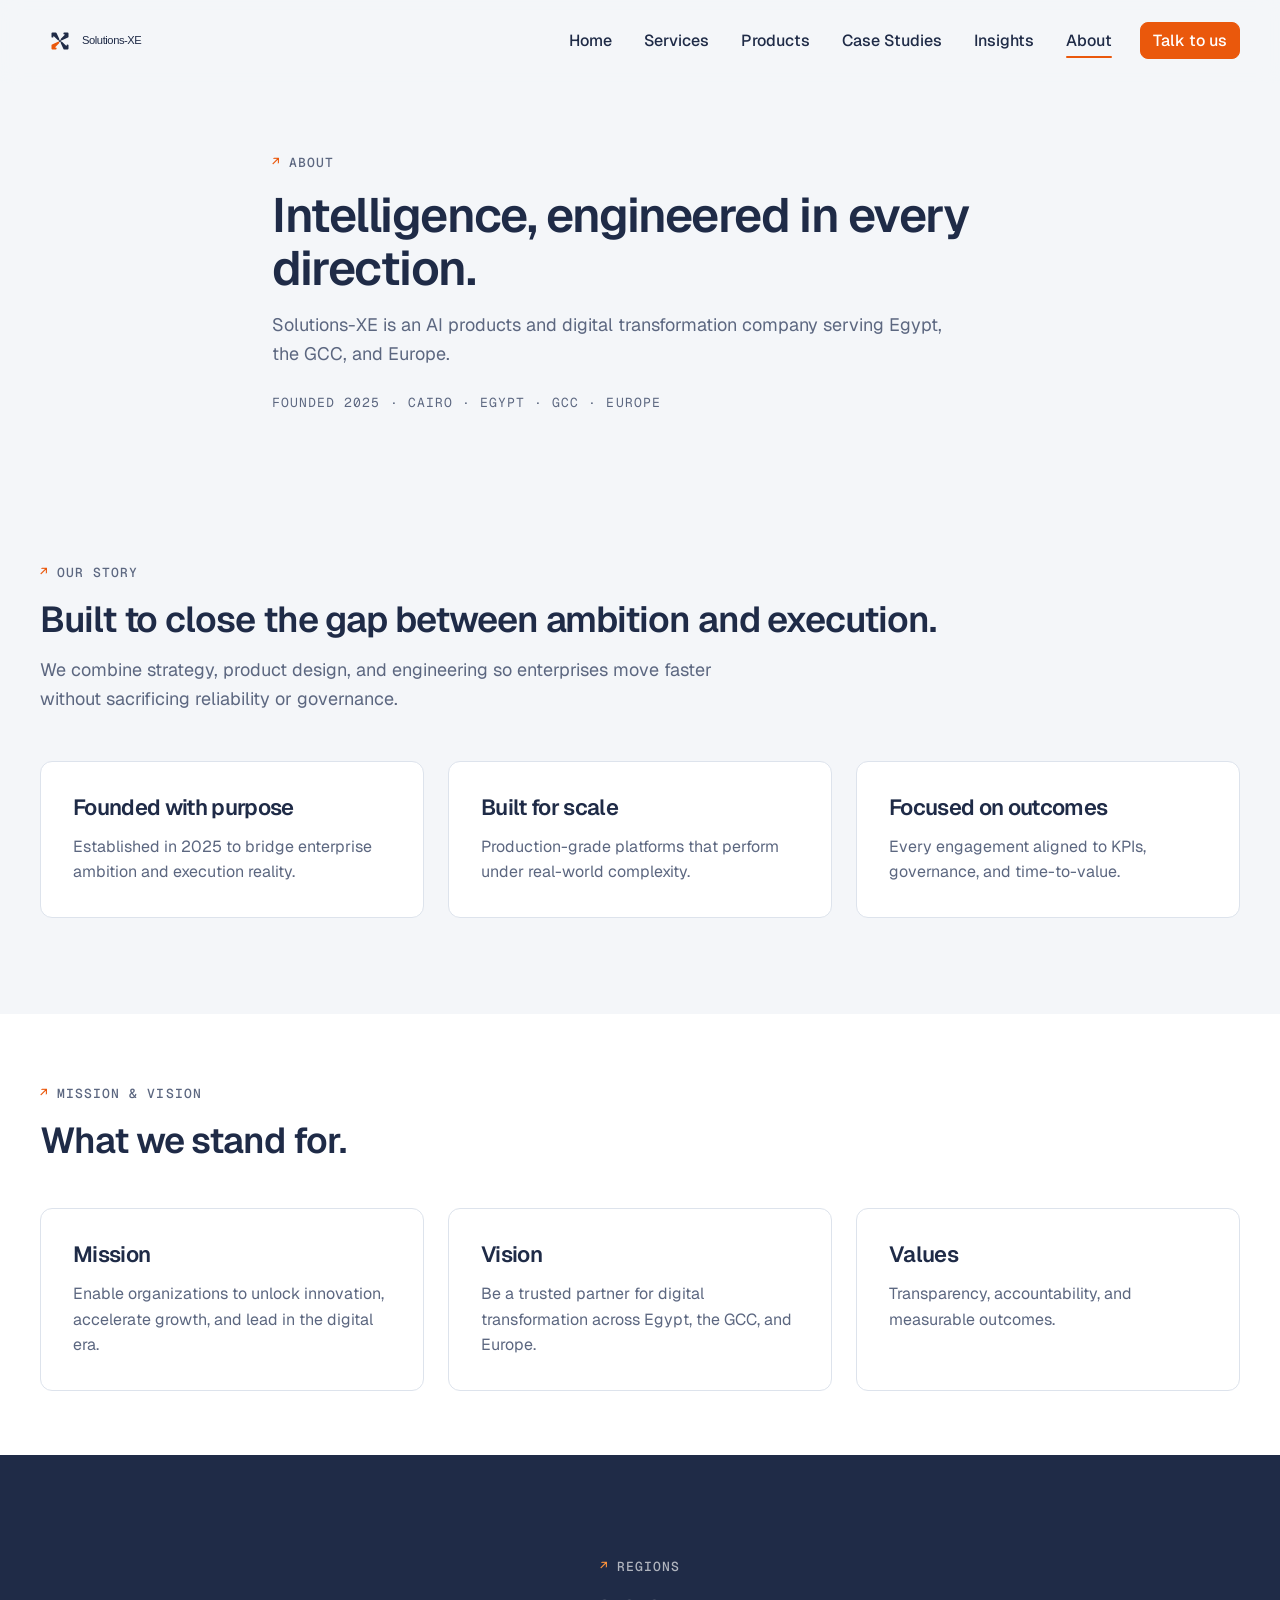
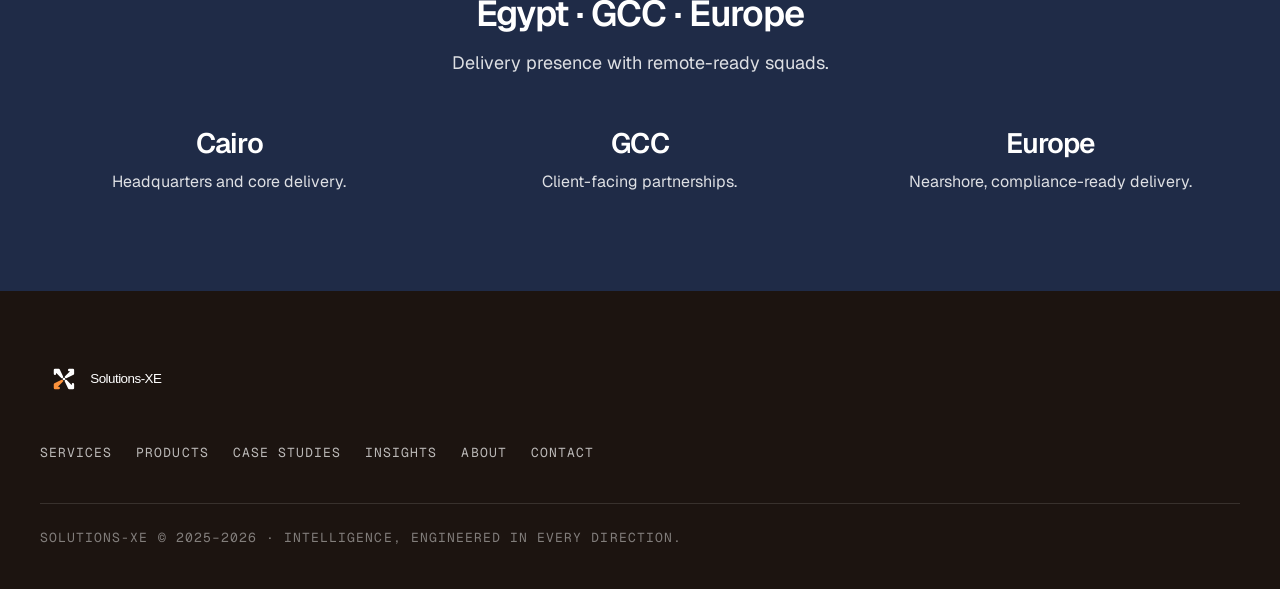
==== commit aa5d632a: "Rebuild site on Solutions-XE design system with compass brand and light navy/orange theme. Co-author" ====
--- a/about.html
+++ b/about.html
@@ -6,8 +6,8 @@
   <title>Solutions-XE | About</title>
   <link rel="preconnect" href="https://fonts.googleapis.com" />
   <link rel="preconnect" href="https://fonts.gstatic.com" crossorigin />
-  <link href="https://fonts.googleapis.com/css2?family=Space+Grotesk:wght@400;500;700&family=Sora:wght@400;600;700&display=swap" rel="stylesheet" />
-  <link rel="stylesheet" href="assets/css/site.css?v=3" />
+  <link href="https://fonts.googleapis.com/css2?family=Geist:wght@400;500;600&family=Geist+Mono:wght@400;500&display=swap" rel="stylesheet" />
+  <link rel="stylesheet" href="assets/css/site.css?v=4" />
   <link rel="icon" href="assets/favicon.svg" type="image/svg+xml" />
   <meta name="theme-color" content="#1f2b47" />
   <meta name="description" content="About Solutions-XE — mission, vision, and how we partner with enterprises and growth-stage teams." />
@@ -17,107 +17,102 @@
   <meta property="og:url" content="https://solutionsxe.org/about.html" />
 </head>
 <body>
-  <header class="wrap">
-    <div class="topbar">
-      <div class="brand"><span class="dot" aria-hidden="true"></span> Solutions-XE</div>
-      <button class="menu-toggle" type="button" aria-label="toggle menu" aria-expanded="false">
-        <span></span>
-      </button>
+  <header class="site-header">
+    <div class="wrap site-header__inner">
+      <a class="brand-link" href="index.html" aria-label="Solutions-XE home">
+        <img class="logo-lockup" src="assets/logo-lockup-nav.svg" alt="Solutions-XE" width="190" height="50" />
+        <img class="logo-mark" src="assets/logo-mark.svg" alt="" width="32" height="32" />
+      </a>
+      <button class="menu-toggle" type="button" aria-label="Open menu" aria-expanded="false"><span></span></button>
       <nav class="nav" aria-label="primary">
-        <button class="menu-close" type="button" aria-label="close menu">×</button>
+        <button class="menu-close" type="button" aria-label="Close menu">×</button>
         <a href="index.html">Home</a>
         <a href="services.html">Services</a>
         <a href="products.html">Products</a>
         <a href="case-studies.html">Case Studies</a>
         <a href="insights.html">Insights</a>
         <a class="active" href="about.html">About</a>
-        <a class="cta" href="contact.html">Contact</a>
+        <a class="btn primary" href="contact.html">Talk to us</a>
       </nav>
-      <span class="pill">Intelligent Product Studio</span>
     </div>
   </header>
 
-  <main class="wrap">
-    <section class="hero hero--page">
-      <h1>Enterprise partner focused on clarity, governance, and outcomes.</h1>
-      <p class="sub">Solutions-XE is a digital transformation partner delivering intelligent products and platform modernization across Egypt, the GCC, and Europe.</p>
+  <main>
+    <section class="wrap hero hero--page">
+      <p class="eyebrow"><span class="eyebrow__mark" aria-hidden="true">↗</span> About</p>
+      <h1>Intelligence, engineered in every direction.</h1>
+      <p class="sub">Solutions-XE is an AI products and digital transformation company serving Egypt, the GCC, and Europe.</p>
+      <p class="facts">Founded 2025 · Cairo · Egypt · GCC · Europe</p>
     </section>
 
-    <section class="section-wrap" aria-label="our story">
-      <h2 class="section-title">Our Story</h2>
-      <p class="section-sub">Solutions-XE was founded to help enterprises move faster without sacrificing reliability, security, or governance. We bring together strategy, product design, and engineering execution to deliver measurable business outcomes.</p>
-      <div class="grid-3">
-        <div class="card-soft">
-          <h3>Founded With Purpose</h3>
-          <p>Established in 2022 to bridge the gap between enterprise ambition and execution reality.</p>
+    <section class="section" aria-label="Our story">
+      <div class="wrap">
+        <div class="section-head">
+          <p class="eyebrow"><span class="eyebrow__mark" aria-hidden="true">↗</span> Our story</p>
+          <h2>Built to close the gap between ambition and execution.</h2>
+          <p class="section-sub">We combine strategy, product design, and engineering so enterprises move faster without sacrificing reliability or governance.</p>
         </div>
-        <div class="card-soft">
-          <h3>Built for Scale</h3>
-          <p>We deliver production-grade platforms that perform under real-world complexity.</p>
-        </div>
-        <div class="card-soft">
-          <h3>Focused on Outcomes</h3>
-          <p>Every engagement is aligned to KPIs, governance, and time-to-value.</p>
+        <div class="grid-3">
+          <article class="card">
+            <h3>Founded with purpose</h3>
+            <p>Established in 2025 to bridge enterprise ambition and execution reality.</p>
+          </article>
+          <article class="card">
+            <h3>Built for scale</h3>
+            <p>Production-grade platforms that perform under real-world complexity.</p>
+          </article>
+          <article class="card">
+            <h3>Focused on outcomes</h3>
+            <p>Every engagement aligned to KPIs, governance, and time-to-value.</p>
+          </article>
         </div>
       </div>
     </section>
 
-    <section class="section-wrap" aria-label="mission and vision">
-      <h2 class="section-title">Mission & Vision</h2>
-      <p class="section-sub">We combine innovation with deep technical expertise to help enterprises move faster with confidence.</p>
-      <div class="grid-3">
-        <div class="card-soft"><h3>Mission</h3><p>Enable organizations to unlock innovation, accelerate growth, and lead in the digital era.</p></div>
-        <div class="card-soft"><h3>Vision</h3><p>Be a trusted partner for digital transformation across Egypt, the GCC, and Europe.</p></div>
-        <div class="card-soft"><h3>Values</h3><p>Transparency, accountability, and measurable outcomes.</p></div>
+    <section class="section section--tight" style="background: var(--white);" aria-label="Mission and vision">
+      <div class="wrap">
+        <div class="section-head">
+          <p class="eyebrow"><span class="eyebrow__mark" aria-hidden="true">↗</span> Mission &amp; vision</p>
+          <h2>What we stand for.</h2>
+        </div>
+        <div class="grid-3">
+          <article class="card"><h3>Mission</h3><p>Enable organizations to unlock innovation, accelerate growth, and lead in the digital era.</p></article>
+          <article class="card"><h3>Vision</h3><p>Be a trusted partner for digital transformation across Egypt, the GCC, and Europe.</p></article>
+          <article class="card"><h3>Values</h3><p>Transparency, accountability, and measurable outcomes.</p></article>
+        </div>
       </div>
     </section>
 
-    <section class="section-wrap" aria-label="locations">
-      <h2 class="section-title">Locations</h2>
-      <p class="section-sub">Delivery presence across Egypt, the GCC, and Europe with remote-ready squads.</p>
-      <div class="grid-3">
-        <div class="card-soft"><h3>Cairo</h3><p>Headquarters and core delivery teams.</p></div>
-        <div class="card-soft"><h3>GCC</h3><p>Client-facing delivery and enterprise partnerships.</p></div>
-        <div class="card-soft"><h3>Europe</h3><p>Nearshore collaboration and compliance-ready delivery.</p></div>
+    <section class="section section--dark" aria-label="Locations">
+      <div class="wrap">
+        <div class="section-head" style="text-align: center; margin-left: auto; margin-right: auto;">
+          <p class="eyebrow" style="justify-content: center;"><span class="eyebrow__mark" aria-hidden="true">↗</span> Regions</p>
+          <h2>Egypt · GCC · Europe</h2>
+          <p class="section-sub" style="margin-left: auto; margin-right: auto;">Delivery presence with remote-ready squads.</p>
+        </div>
+        <div class="regions">
+          <div><h3>Cairo</h3><p>Headquarters and core delivery.</p></div>
+          <div><h3>GCC</h3><p>Client-facing partnerships.</p></div>
+          <div><h3>Europe</h3><p>Nearshore, compliance-ready delivery.</p></div>
+        </div>
       </div>
     </section>
   </main>
 
-  <footer class="wrap">Solutions-XE © 2022-2026 | Building intelligent products that matter.</footer>
-  <script>
-    document.addEventListener("DOMContentLoaded", () => {
-      const toggle = document.querySelector(".menu-toggle");
-      const nav = document.querySelector(".nav");
-      if (!toggle || !nav) return;
-      const closeBtn = nav.querySelector(".menu-close");
-      const navLinks = nav.querySelectorAll("a");
-      const closeMenu = () => {
-        nav.classList.remove("is-open");
-        toggle.setAttribute("aria-expanded", "false");
-        document.body.classList.remove("menu-open");
-      };
-
-      toggle.addEventListener("click", () => {
-        const isOpen = nav.classList.toggle("is-open");
-        toggle.setAttribute("aria-expanded", isOpen ? "true" : "false");
-        document.body.classList.toggle("menu-open", isOpen);
-      });
-
-      if (closeBtn) closeBtn.addEventListener("click", closeMenu);
-      navLinks.forEach((link) => link.addEventListener("click", closeMenu));
-    });
-  </script>
+  <footer class="site-footer">
+    <div class="wrap site-footer__inner">
+      <a href="index.html" aria-label="Solutions-XE home"><img class="footer-logo" src="assets/logo-lockup-footer.svg" alt="Solutions-XE" width="228" height="60" /></a>
+      <nav class="footer-nav" aria-label="Footer">
+        <a href="services.html">Services</a>
+        <a href="products.html">Products</a>
+        <a href="case-studies.html">Case Studies</a>
+        <a href="insights.html">Insights</a>
+        <a href="about.html">About</a>
+        <a href="contact.html">Contact</a>
+      </nav>
+      <p class="footer-meta">Solutions-XE © 2025–2026 · Intelligence, engineered in every direction.</p>
+    </div>
+  </footer>
+  <script src="assets/js/site.js" defer></script>
 </body>
 </html>
-
-
-
-
-
-
-
-
-
-
-
-
--- a/assets/css/site.css
+++ b/assets/css/site.css
@@ -1,942 +1,1009 @@
 :root {
-      --bg: #06080d;
-      --surface: #0f1524;
-      --surface-soft: #121a2f;
-      --line: #1f2b47;
-      --text: #eef4ff;
-      --muted: #b4c4e4;
-      --brand: #35d0ff;
-      --brand-soft: #2a6bff;
-      --ok: #48f2b4;
-      --radius: 18px;
-      --shadow: 0 24px 60px rgba(0, 0, 0, 0.35);
-      --focus-ring: 0 0 0 3px rgba(53, 208, 255, 0.35);
-    }
-
-    * {
-      box-sizing: border-box;
-      margin: 0;
-      padding: 0;
-    }
-
-    html {
-      color-scheme: dark;
-    }
-
-    body {
-      font-family: "Space Grotesk", sans-serif;
-      color: var(--text);
-      background:
-        radial-gradient(circle at 5% 10%, rgba(53, 208, 255, 0.16), transparent 35%),
-        radial-gradient(circle at 88% 0%, rgba(42, 107, 255, 0.22), transparent 30%),
-        linear-gradient(170deg, #05070b 0%, #090e19 50%, #0d1423 100%);
-      min-height: 100vh;
-      line-height: 1.5;
-      overflow-x: hidden;
-    }
-
-    body.menu-open {
-      overflow: hidden;
-    }
-
-    body::before {
-      content: "";
-      position: fixed;
-      inset: 0;
-      background-image: linear-gradient(rgba(255, 255, 255, 0.025) 1px, transparent 1px),
-                        linear-gradient(90deg, rgba(255, 255, 255, 0.025) 1px, transparent 1px);
-      background-size: 44px 44px;
-      pointer-events: none;
-      z-index: -1;
-    }
-
-    .wrap {
-      width: min(1100px, 92%);
-      margin: 0 auto;
-    }
-
-    header {
-      padding: 1.2rem 0;
-    }
-
-    .topbar {
-      display: grid;
-      grid-template-columns: auto 1fr auto;
-      align-items: center;
-      background: rgba(15, 21, 36, 0.6);
-      border: 1px solid var(--line);
-      border-radius: 999px;
-      padding: 0.5rem 0.6rem 0.5rem 1rem;
-      backdrop-filter: blur(8px);
-      animation: fadeDown 0.8s ease both;
-      gap: 1rem;
-    }
-
-    .brand {
-      font-family: "Sora", sans-serif;
-      font-size: 1rem;
-      letter-spacing: 0.08em;
-      text-transform: uppercase;
-      display: flex;
-      align-items: center;
-      gap: 0.6rem;
-    }
-
-    .dot {
-      width: 10px;
-      height: 10px;
-      border-radius: 50%;
-      background: var(--ok);
-      box-shadow: 0 0 16px var(--ok);
-    }
-
-    .pill {
-      border: 1px solid #2f4368;
-      background: #0f1f3a;
-      color: #cde6ff;
-      border-radius: 999px;
-      font-size: 0.8rem;
-      padding: 0.4rem 0.75rem;
-      font-weight: 500;
-      margin-left: auto;
-    }
-
-    .nav {
-      display: flex;
-      gap: 0.8rem;
-      align-items: center;
-      flex-wrap: nowrap;
-      margin-left: 0;
-      flex: 1;
-      justify-content: center;
-      white-space: nowrap;
-    }
-
-    .nav a {
-      color: #c7d6f2;
-      text-decoration: none;
-      font-size: 0.82rem;
-      padding: 0.35rem 0.5rem;
-      border-radius: 999px;
-      border: 1px solid transparent;
-      display: inline-flex;
-      align-items: center;
-      line-height: 1;
-      transition: border-color 0.2s ease, color 0.2s ease, box-shadow 0.15s ease;
-    }
-
-    .nav a:focus-visible {
-      outline: none;
-      box-shadow: var(--focus-ring);
-      border-color: #3d6aad;
-    }
-
-    .nav a:hover {
-      border-color: #2f4a7c;
-      color: #e7f1ff;
-    }
-
-    .nav a.active {
-      border-color: #2f4a7c;
-      color: #e7f1ff;
-      background: rgba(17, 27, 49, 0.7);
-    }
-
-    .nav .cta {
-      border: 1px solid transparent;
-      background: transparent;
-      color: #dbeaff;
-      font-weight: 600;
-      padding: 0.45rem 0.85rem;
-    }
-
-    .nav .cta.active {
-      border-color: #2f4368;
-      background: #0f1f3a;
-    }
-
-    .menu-toggle {
-      display: none;
-      align-items: center;
-      justify-content: center;
-      width: 40px;
-      height: 40px;
-      border-radius: 999px;
-      border: 1px solid #2f4368;
-      background: #0f1f3a;
-      color: #dbeaff;
-      cursor: pointer;
-    }
-
-    .menu-toggle span {
-      display: block;
-      width: 18px;
-      height: 2px;
-      background: currentColor;
-      position: relative;
-    }
-
-    .menu-toggle span::before,
-    .menu-toggle span::after {
-      content: "";
-      position: absolute;
-      left: 0;
-      width: 18px;
-      height: 2px;
-      background: currentColor;
-    }
-
-    .menu-toggle span::before {
-      top: -6px;
-    }
-
-    .menu-toggle span::after {
-      top: 6px;
-    }
-
-    .menu-close {
-      display: none;
-      align-items: center;
-      justify-content: center;
-      width: 36px;
-      height: 36px;
-      border-radius: 999px;
-      border: 1px solid #2f4368;
-      background: #0f1f3a;
-      color: #dbeaff;
-      cursor: pointer;
-      font-size: 1.1rem;
-      line-height: 1;
-    }
-
-    .menu-toggle:focus-visible,
-    .menu-close:focus-visible {
-      outline: none;
-      box-shadow: var(--focus-ring);
-    }
-
-    .hero {
-      padding: 4.6rem 0 3.4rem;
-      display: grid;
-      gap: 1.6rem;
-    }
-
-    .hero.hero--split {
-      padding: 5.2rem 0 4rem;
-      gap: 2rem;
-      grid-template-columns: 1.2fr 0.8fr;
-      align-items: center;
-    }
-
-    .hero.hero--page h1 {
-      max-width: none;
-    }
-
-    h1 {
-      font-family: "Sora", sans-serif;
-      font-size: clamp(2rem, 5vw, 4rem);
-      line-height: 1.1;
-      max-width: 14ch;
-      animation: fadeUp 0.8s ease 0.1s both;
-    }
-
-    .sub {
-      color: var(--muted);
-      max-width: 58ch;
-      margin-top: 1.1rem;
-      font-size: 1.02rem;
-      animation: fadeUp 0.8s ease 0.22s both;
-    }
-
-    .actions {
-      display: flex;
-      gap: 0.9rem;
-      margin-top: 1.6rem;
-      flex-wrap: wrap;
-      animation: fadeUp 0.8s ease 0.32s both;
-    }
-
-    .btn {
-      text-decoration: none;
-      font-weight: 600;
-      border-radius: 12px;
-      padding: 0.72rem 1.1rem;
-      border: 1px solid transparent;
-      transition: transform 0.25s ease, box-shadow 0.25s ease;
-    }
-
-    button.btn {
-      font-family: inherit;
-      cursor: pointer;
-    }
-
-    .btn:focus-visible {
-      outline: none;
-      box-shadow: var(--focus-ring);
-    }
-
-    .btn:hover {
-      transform: translateY(-2px);
-    }
-
-    .btn.primary {
-      background: linear-gradient(135deg, var(--brand), var(--brand-soft));
-      color: #031220;
-      box-shadow: 0 10px 28px rgba(53, 208, 255, 0.25);
-    }
-
-    .btn.ghost {
-      color: #d6e8ff;
-      border-color: #305287;
-      background: #111b31;
-    }
-
-    .card {
-      background: linear-gradient(180deg, rgba(18, 26, 47, 0.95), rgba(9, 14, 24, 0.95));
-      border: 1px solid var(--line);
-      border-radius: var(--radius);
-      padding: 1.4rem;
-      box-shadow: var(--shadow);
-      animation: fadeUp 0.8s ease 0.25s both;
-    }
-
-    .metrics {
-      display: grid;
-      gap: 0.9rem;
-    }
-
-    .metric {
-      border: 1px solid #26365a;
-      border-radius: 14px;
-      padding: 0.9rem;
-      background: #0f1729;
-    }
-
-    .metric b {
-      font-family: "Sora", sans-serif;
-      font-size: 1.5rem;
-      display: block;
-      color: #f1f7ff;
-    }
-
-    .metric span {
-      color: #a3b3d0;
-      font-size: 0.9rem;
-    }
-
-    .sections {
-      padding-bottom: 4.2rem;
-      display: grid;
-      gap: 1rem;
-      grid-template-columns: repeat(3, 1fr);
-    }
-
-    .section-title {
-      font-family: "Sora", sans-serif;
-      font-size: clamp(1.7rem, 3.8vw, 2.6rem);
-      margin-bottom: 0.4rem;
-    }
-
-    .section-sub {
-      color: var(--muted);
-      max-width: 64ch;
-      margin-bottom: 1.4rem;
-      font-size: 1rem;
-    }
-
-    .section-sub .hub-link {
-      color: var(--brand);
-      font-weight: 600;
-      text-decoration: none;
-    }
-
-    .section-sub .hub-link:hover {
-      text-decoration: underline;
-    }
-
-    .section-sub .hub-link:focus-visible {
-      outline: none;
-      border-radius: 4px;
-      box-shadow: var(--focus-ring);
-    }
-
-    .section-wrap {
-      margin: 0 0 3.4rem;
-      background: rgba(10, 20, 44, 0.75);
-      border: 1px solid #22365f;
-      border-radius: 22px;
-      padding: clamp(1.3rem, 4vw, 2.3rem);
-      box-shadow: var(--shadow);
-      animation: fadeUp 0.8s ease both;
-    }
-
-    .grid-3 {
-      display: grid;
-      grid-template-columns: repeat(3, 1fr);
-      gap: 1rem;
-    }
-
-    .grid-2 {
-      display: grid;
-      grid-template-columns: repeat(2, 1fr);
-      gap: 1rem;
-    }
-
-    .card-soft {
-      border: 1px solid #24355a;
-      border-radius: 16px;
-      padding: 1.1rem;
-      background: rgba(12, 18, 34, 0.7);
-    }
-
-    a.card-soft {
-      text-decoration: none;
-      color: inherit;
-      display: block;
-      transition: border-color 0.2s ease, box-shadow 0.2s ease;
-    }
-
-    a.card-soft:hover {
-      border-color: #3558a0;
-      box-shadow: 0 8px 28px rgba(53, 208, 255, 0.12);
-    }
-
-    a.card-soft:focus-visible {
-      outline: none;
-      border-color: var(--brand);
-      box-shadow: var(--focus-ring), 0 8px 28px rgba(53, 208, 255, 0.12);
-    }
-
-    .card-soft .link-hint {
-      margin-top: 0.75rem;
-      font-size: 0.85rem;
-      font-weight: 600;
-      color: var(--brand);
-    }
-
-    .card-soft h3 {
-      font-family: "Sora", sans-serif;
-      font-size: 1.05rem;
-      margin-bottom: 0.4rem;
-    }
-
-    .card-soft p {
-      color: var(--muted);
-      font-size: 0.95rem;
-    }
-
-    .logo-strip {
-      display: grid;
-      grid-template-columns: repeat(5, 1fr);
-      gap: 0.8rem;
-      margin-top: 0.8rem;
-    }
-
-    .logo {
-      border: 1px dashed #2a3d66;
-      border-radius: 14px;
-      padding: 0.9rem;
-      text-align: center;
-      color: #9db0d4;
-      font-size: 0.85rem;
-      text-transform: uppercase;
-      letter-spacing: 0.08em;
-    }
-
-    .stats {
-      display: grid;
-      grid-template-columns: repeat(4, 1fr);
-      gap: 0.9rem;
-      margin-top: 0.8rem;
-    }
-
-    .stat {
-      border: 1px solid #2a3b61;
-      border-radius: 14px;
-      padding: 0.9rem;
-      background: #0f1729;
-    }
-
-    .stat b {
-      font-family: "Sora", sans-serif;
-      font-size: 1.2rem;
-      display: block;
-      color: #f1f7ff;
-    }
-
-    .stat span {
-      color: #a3b3d0;
-      font-size: 0.85rem;
-    }
-
-    .process {
-      display: grid;
-      gap: 0.9rem;
-    }
-
-    .process-step {
-      display: grid;
-      grid-template-columns: auto 1fr;
-      gap: 0.8rem;
-      align-items: start;
-      padding: 0.9rem;
-      border-radius: 14px;
-      border: 1px solid #2a3b61;
-      background: rgba(12, 18, 34, 0.7);
-    }
-
-    .process-step b {
-      font-family: "Sora", sans-serif;
-      font-size: 0.95rem;
-      color: #cfe3ff;
-    }
-
-    .process-step p {
-      color: var(--muted);
-      font-size: 0.95rem;
-    }
-
-    .testimonial {
-      border: 1px solid #2a3b61;
-      border-radius: 16px;
-      padding: 1.1rem;
-      background: rgba(12, 18, 34, 0.75);
-    }
-
-    .testimonial p {
-      color: #dbe7ff;
-      font-size: 0.98rem;
-    }
-
-    .testimonial span {
-      display: block;
-      margin-top: 0.7rem;
-      color: #9fb4d8;
-      font-size: 0.88rem;
-    }
-
-    .faq {
-      display: grid;
-      gap: 0.8rem;
-    }
-
-    .faq details {
-      border: 1px solid #2a3b61;
-      border-radius: 14px;
-      padding: 0.6rem 0.9rem;
-      background: rgba(12, 18, 34, 0.7);
-    }
-
-    .faq summary {
-      cursor: pointer;
-      font-weight: 600;
-      color: #dbe7ff;
-    }
-
-    .faq summary:focus-visible {
-      outline: none;
-      border-radius: 8px;
-      box-shadow: var(--focus-ring);
-    }
-
-    .faq p {
-      color: var(--muted);
-      margin-top: 0.6rem;
-      font-size: 0.95rem;
-    }
-
-    .cta-section {
-      display: grid;
-      gap: 1rem;
-      align-items: center;
-      grid-template-columns: 1.2fr 0.8fr;
-      background: linear-gradient(120deg, rgba(53, 208, 255, 0.2), rgba(42, 107, 255, 0.25));
-      border: 1px solid #2c4677;
-      border-radius: 22px;
-      padding: clamp(1.3rem, 4vw, 2.4rem);
-      box-shadow: var(--shadow);
-      margin: 0 0 3.5rem;
-    }
-
-    .cta-section h2 {
-      font-family: "Sora", sans-serif;
-      font-size: clamp(1.8rem, 4vw, 2.8rem);
-      margin-bottom: 0.5rem;
-    }
-
-    .cta-section p {
-      color: #dbeaff;
-      max-width: 52ch;
-    }
-
-    .mission {
-      margin: 0 0 3rem;
-      background: rgba(10, 23, 56, 0.82);
-      border: 1px solid #263b66;
-      border-radius: 22px;
-      padding: clamp(1.3rem, 4vw, 2.6rem);
-      box-shadow: var(--shadow);
-      animation: fadeUp 0.8s ease 0.18s both;
-    }
-
-    .mission h2 {
-      font-family: "Sora", sans-serif;
-      font-size: clamp(2rem, 7vw, 4.5rem);
-      line-height: 1;
-      margin-bottom: 1rem;
-    }
-
-    .mission p {
-      font-size: clamp(1.35rem, 4.3vw, 2rem);
-      line-height: 1.45;
-      color: #f3f8ff;
-      max-width: 26ch;
-    }
-
-    .vision {
-      margin: 0 0 3.5rem;
-      background: rgba(8, 21, 52, 0.86);
-      border: 1px solid #244071;
-      border-radius: 22px;
-      padding: clamp(1.3rem, 4vw, 2.6rem);
-      box-shadow: var(--shadow);
-      animation: fadeUp 0.8s ease 0.28s both;
-    }
-
-    .vision h2 {
-      font-family: "Sora", sans-serif;
-      font-size: clamp(2rem, 7vw, 4.5rem);
-      line-height: 1;
-      margin-bottom: 1rem;
-    }
-
-    .vision p {
-      font-size: clamp(1.35rem, 4.3vw, 2rem);
-      line-height: 1.45;
-      color: #f3f8ff;
-      max-width: 26ch;
-    }
-
-    .contact {
-      margin: 0 0 3.5rem;
-      background: rgba(11, 20, 44, 0.88);
-      border: 1px solid #23406d;
-      border-radius: 22px;
-      padding: clamp(1.3rem, 4vw, 2.2rem);
-      box-shadow: var(--shadow);
-      animation: fadeUp 0.8s ease 0.34s both;
-    }
-
-    .contact h2 {
-      font-family: "Sora", sans-serif;
-      font-size: clamp(1.6rem, 4vw, 2.6rem);
-      margin-bottom: 0.8rem;
-    }
-
-    .contact p {
-      color: var(--muted);
-      font-size: 1.02rem;
-    }
-
-    .contact-form {
-      margin-top: 1.4rem;
-      border: 1px solid #1f2d4a;
-      border-radius: 16px;
-      background: linear-gradient(180deg, rgba(16, 27, 51, 0.95), rgba(9, 14, 24, 0.95));
-      box-shadow: 0 18px 40px rgba(2, 6, 20, 0.45);
-      padding: 1.2rem;
-    }
-
-    .contact-toggle {
-      margin-top: 1.1rem;
-      border: 1px solid #20355a;
-      border-radius: 14px;
-      background: rgba(11, 19, 36, 0.7);
-      padding: 0.6rem 0.9rem;
-      cursor: pointer;
-      color: #dbeaff;
-      font-weight: 600;
-      display: inline-flex;
-      align-items: center;
-      gap: 0.5rem;
-      user-select: none;
-    }
-
-    .contact-toggle:hover {
-      border-color: #3b5b93;
-    }
-
-    .contact-toggle:focus-visible {
-      outline: none;
-      box-shadow: var(--focus-ring);
-    }
-
-    .contact-toggle::marker {
-      content: "";
-    }
-
-    .contact-details-panel {
-      margin-top: 0.6rem;
-    }
-
-    .contact-form form {
-      display: grid;
-      gap: 0.9rem;
-    }
-
-    .form-row {
-      display: grid;
-      gap: 0.8rem;
-      grid-template-columns: repeat(2, minmax(0, 1fr));
-    }
-
-    .contact-form label {
-      display: grid;
-      gap: 0.35rem;
-      font-size: 0.9rem;
-      color: #cfe0ff;
-    }
-
-    .contact-form input,
-    .contact-form textarea,
-    .contact-form select {
-      width: 100%;
-      border-radius: 12px;
-      border: 1px solid #2a3f69;
-      background: #0c162c;
-      color: #e7f1ff;
-      padding: 0.65rem 0.75rem;
-      font-size: 0.95rem;
-      font-family: "Space Grotesk", sans-serif;
-    }
-
-    .contact-form textarea {
-      min-height: 140px;
-      resize: vertical;
-    }
-
-    .contact-form input:focus,
-    .contact-form textarea:focus,
-    .contact-form select:focus {
-      outline: none;
-      border-color: #4dd4ff;
-      box-shadow: 0 0 0 3px rgba(77, 212, 255, 0.15);
-    }
-
-    .form-actions {
-      display: flex;
-      gap: 0.8rem;
-      flex-wrap: wrap;
-      align-items: center;
-    }
-
-    .btn.is-loading {
-      pointer-events: none;
-      opacity: 0.8;
-      position: relative;
-    }
-
-    .btn.is-loading::after {
-      content: "";
-      width: 14px;
-      height: 14px;
-      border: 2px solid rgba(3, 18, 32, 0.35);
-      border-top-color: #031220;
-      border-radius: 50%;
-      display: inline-block;
-      margin-left: 0.6rem;
-      animation: spin 0.7s linear infinite;
-    }
-
-    .form-note {
-      color: #9fb4d8;
-      font-size: 0.85rem;
-    }
-
-    .toast {
-      position: fixed;
-      right: 24px;
-      bottom: 24px;
-      background: rgba(12, 22, 44, 0.95);
-      border: 1px solid #2a3f69;
-      color: #e7f1ff;
-      padding: 0.85rem 1.1rem;
-      border-radius: 14px;
-      box-shadow: 0 18px 40px rgba(2, 6, 20, 0.45);
-      opacity: 0;
-      transform: translateY(10px);
-      pointer-events: none;
-      transition: opacity 0.2s ease, transform 0.2s ease;
-      z-index: 50;
-    }
-
-    .toast.show {
-      opacity: 1;
-      transform: translateY(0);
-    }
-
-    .toast b {
-      color: #48f2b4;
-    }
-
-    .tile {
-      background: rgba(15, 21, 36, 0.88);
-      border: 1px solid var(--line);
-      border-radius: 16px;
-      padding: 1.2rem;
-      animation: fadeUp 0.8s ease both;
-    }
-
-    .tile:nth-child(1) { animation-delay: 0.2s; }
-    .tile:nth-child(2) { animation-delay: 0.32s; }
-    .tile:nth-child(3) { animation-delay: 0.44s; }
-
-    .tile h3 {
-      font-family: "Sora", sans-serif;
-      font-size: 1.05rem;
-      margin-bottom: 0.45rem;
-    }
-
-    .tile p {
-      color: var(--muted);
-      font-size: 0.92rem;
-    }
-
-    .prose p {
-      color: var(--muted);
-      font-size: 1rem;
-      max-width: 68ch;
-      margin-bottom: 1rem;
-    }
-
-    .prose p:last-child {
-      margin-bottom: 0;
-    }
-
-    footer {
-      border-top: 1px solid var(--line);
-      color: #90a4c5;
-      padding: 1.2rem 0 1.8rem;
-      font-size: 0.88rem;
-    }
-
-    @keyframes fadeUp {
-      from { opacity: 0; transform: translateY(16px); }
-      to { opacity: 1; transform: translateY(0); }
-    }
-
-    @keyframes fadeDown {
-      from { opacity: 0; transform: translateY(-12px); }
-      to { opacity: 1; transform: translateY(0); }
-    }
-
-    @keyframes spin {
-      from { transform: rotate(0deg); }
-      to { transform: rotate(360deg); }
-    }
-
-    @media (max-width: 900px) {
-      .hero.hero--split {
-        grid-template-columns: 1fr;
-        padding-top: 3.8rem;
-      }
-
-      .nav {
-        width: 100%;
-        justify-content: flex-start;
-        margin-left: 0;
-      }
-
-      .sections {
-        grid-template-columns: 1fr;
-      }
-
-      .grid-3,
-      .grid-2,
-      .logo-strip,
-      .stats,
-      .cta-section {
-        grid-template-columns: 1fr;
-      }
-
-      .form-row {
-        grid-template-columns: 1fr;
-      }
-    }
-
-  
-        @media (max-width: 640px) {
-      .menu-toggle {
-        display: inline-flex;
-      }
-
-      .nav {
-        position: fixed;
-        top: 0;
-        right: 0;
-        height: 100vh;
-        width: min(80vw, 320px);
-        background: rgba(12, 22, 44, 0.98);
-        border-left: 1px solid #22365f;
-        padding: 1rem 1rem 1.2rem;
-        display: flex;
-        flex-direction: column;
-        gap: 0.6rem;
-        transform: translateX(110%);
-        opacity: 0;
-        pointer-events: none;
-        transition: transform 0.25s ease, opacity 0.25s ease;
-        z-index: 60;
-      }
-
-      .nav.is-open {
-        transform: translateX(0);
-        opacity: 1;
-        pointer-events: auto;
-      }
-
-      .menu-close {
-        display: inline-flex;
-        align-self: flex-end;
-      }
-
-      .topbar {
-        grid-template-columns: auto auto;
-        row-gap: 0.6rem;
-        padding: 0.6rem;
-        border-radius: 24px;
-      }
-
-      .brand {
-        font-size: 0.9rem;
-      }
-
-      .nav a {
-        padding: 0.55rem 0.75rem;
-        font-size: 0.9rem;
-        justify-content: flex-start;
-        text-align: left;
-      }
-
-      .pill {
-        font-size: 0.72rem;
-        padding: 0.3rem 0.6rem;
-      }
-    }
+  --navy-900: #1f2b47;
+  --navy-700: #2e3d61;
+  --orange-600: #ea580c;
+  --orange-400: #fb923c;
+  --espresso-950: #1c1410;
+  --paper-50: #f4f6f9;
+  --white: #ffffff;
+  --slate-500: #5c6780;
+  --border-200: #dde3ec;
+  --success: #15803d;
+  --error: #b91c1c;
+
+  --font-sans: "Geist", -apple-system, "Segoe UI", Helvetica, Arial, sans-serif;
+  --font-mono: "Geist Mono", ui-monospace, "SF Mono", monospace;
+  --tracking-display: -0.03em;
+  --tracking-label: 0.08em;
+
+  --radius-card: 12px;
+  --radius-control: 8px;
+  --radius-pill: 999px;
+  --space-unit: 8px;
+  --container: 1200px;
+  --shadow-raise: 0 8px 24px rgba(31, 43, 71, 0.08);
+  --ease-fast: 180ms ease;
+
+  --text-xs: 13px;
+  --text-base: 16px;
+  --text-lg: 18px;
+  --text-xl: 22px;
+  --text-2xl: 28px;
+  --text-3xl: 36px;
+  --text-4xl: 48px;
+  --text-5xl: clamp(40px, 6vw, 68px);
+}
+
+*,
+*::before,
+*::after {
+  box-sizing: border-box;
+  margin: 0;
+  padding: 0;
+}
+
+html {
+  color-scheme: light;
+  scroll-behavior: smooth;
+}
+
+body {
+  font-family: var(--font-sans);
+  font-size: var(--text-lg);
+  font-weight: 400;
+  line-height: 1.6;
+  color: var(--navy-900);
+  background: var(--paper-50);
+  min-height: 100vh;
+  overflow-x: hidden;
+}
+
+body.menu-open {
+  overflow: hidden;
+}
+
+img {
+  max-width: 100%;
+  height: auto;
+  display: block;
+}
+
+a {
+  color: inherit;
+}
+
+.wrap {
+  width: min(var(--container), calc(100% - 48px));
+  margin: 0 auto;
+}
+
+/* —— Site header —— */
+.site-header {
+  position: sticky;
+  top: 0;
+  z-index: 100;
+  background: rgba(244, 246, 249, 0.92);
+  backdrop-filter: blur(10px);
+  border-bottom: 1px solid transparent;
+  transition: border-color var(--ease-fast), box-shadow var(--ease-fast);
+}
+
+.site-header.is-scrolled {
+  border-bottom-color: var(--border-200);
+  box-shadow: 0 1px 0 rgba(31, 43, 71, 0.04);
+}
+
+.site-header__inner {
+  display: flex;
+  align-items: center;
+  justify-content: space-between;
+  gap: 24px;
+  padding: 20px 0;
+  transition: padding var(--ease-fast);
+}
+
+.site-header.is-scrolled .site-header__inner {
+  padding: 12px 0;
+}
+
+.brand-link {
+  display: flex;
+  align-items: center;
+  text-decoration: none;
+  flex-shrink: 0;
+}
+
+.brand-link img {
+  height: 40px;
+  width: auto;
+  transition: height var(--ease-fast), opacity var(--ease-fast);
+}
+
+.site-header.is-scrolled .brand-link .logo-lockup {
+  display: none;
+}
+
+.site-header .brand-link .logo-mark {
+  display: none;
+  height: 32px;
+  width: 32px;
+}
+
+.site-header.is-scrolled .brand-link .logo-mark {
+  display: block;
+}
+
+.menu-toggle {
+  display: none;
+  width: 44px;
+  height: 44px;
+  border: 1.5px solid var(--navy-900);
+  border-radius: var(--radius-control);
+  background: transparent;
+  cursor: pointer;
+  align-items: center;
+  justify-content: center;
+  flex-direction: column;
+  gap: 5px;
+  padding: 0;
+}
+
+.menu-toggle span,
+.menu-toggle span::before,
+.menu-toggle span::after {
+  display: block;
+  width: 18px;
+  height: 2px;
+  background: var(--navy-900);
+  border-radius: 1px;
+  position: relative;
+}
+
+.menu-toggle span::before,
+.menu-toggle span::after {
+  content: "";
+  position: absolute;
+  left: 0;
+}
+
+.menu-toggle span::before {
+  top: -6px;
+}
+
+.menu-toggle span::after {
+  top: 6px;
+}
+
+.nav {
+  display: flex;
+  align-items: center;
+  gap: 8px;
+  flex-wrap: wrap;
+  justify-content: flex-end;
+}
+
+.menu-close {
+  display: none;
+}
+
+.nav a {
+  font-family: var(--font-sans);
+  font-weight: 500;
+  font-size: var(--text-base);
+  color: var(--navy-900);
+  text-decoration: none;
+  padding: 8px 12px;
+  border-radius: var(--radius-control);
+  transition: color var(--ease-fast), background var(--ease-fast);
+  position: relative;
+}
+
+.nav a:not(.btn):hover {
+  color: var(--navy-700);
+}
+
+.nav a.active:not(.btn) {
+  color: var(--navy-900);
+}
+
+.nav a.active:not(.btn)::after {
+  content: "";
+  position: absolute;
+  left: 12px;
+  right: 12px;
+  bottom: 4px;
+  height: 2px;
+  background: var(--orange-600);
+  border-radius: 1px;
+}
+
+.nav a.btn {
+  margin-left: 8px;
+}
+
+.nav a.btn.active::after,
+.nav a.btn::after {
+  display: none !important;
+}
+
+/* —— Typography —— */
+h1,
+h2,
+h3 {
+  font-weight: 600;
+  letter-spacing: var(--tracking-display);
+  line-height: 1.1;
+  color: var(--navy-900);
+}
+
+h1 {
+  font-size: var(--text-5xl);
+}
+
+h2 {
+  font-size: var(--text-3xl);
+}
+
+h3 {
+  font-size: var(--text-xl);
+  line-height: 1.25;
+}
+
+.eyebrow {
+  display: inline-flex;
+  align-items: center;
+  gap: 8px;
+  font-family: var(--font-mono);
+  font-size: var(--text-xs);
+  font-weight: 500;
+  letter-spacing: var(--tracking-label);
+  text-transform: uppercase;
+  color: var(--slate-500);
+  margin-bottom: 16px;
+}
+
+.eyebrow__mark {
+  color: var(--orange-600);
+  font-style: normal;
+}
+
+.section-sub,
+.lead,
+.sub {
+  color: var(--slate-500);
+  font-size: var(--text-lg);
+  max-width: 42rem;
+  line-height: 1.6;
+}
+
+.facts {
+  font-family: var(--font-mono);
+  font-size: var(--text-xs);
+  letter-spacing: var(--tracking-label);
+  text-transform: uppercase;
+  color: var(--slate-500);
+  margin-top: 24px;
+}
+
+/* —— Buttons —— */
+.btn {
+  display: inline-flex;
+  align-items: center;
+  justify-content: center;
+  gap: 8px;
+  font-family: var(--font-sans);
+  font-weight: 500;
+  font-size: var(--text-base);
+  line-height: 1.2;
+  text-decoration: none;
+  border-radius: var(--radius-control);
+  padding: 16px 24px;
+  border: 1.5px solid transparent;
+  cursor: pointer;
+  transition: background var(--ease-fast), color var(--ease-fast), border-color var(--ease-fast), transform var(--ease-fast);
+}
+
+.btn:focus-visible {
+  outline: 2px solid var(--navy-900);
+  outline-offset: 2px;
+}
+
+.btn.primary {
+  background: var(--orange-600);
+  color: var(--white);
+  border-color: var(--orange-600);
+}
+
+.btn.primary:hover {
+  background: var(--orange-400);
+  border-color: var(--orange-400);
+}
+
+.btn.secondary {
+  background: transparent;
+  color: var(--navy-900);
+  border-color: var(--navy-900);
+}
+
+.btn.secondary:hover {
+  background: var(--navy-900);
+  color: var(--white);
+}
+
+.btn.ghost {
+  background: transparent;
+  color: var(--white);
+  border-color: transparent;
+  padding-left: 0;
+  padding-right: 0;
+  position: relative;
+}
+
+.btn.ghost::after {
+  content: "";
+  position: absolute;
+  left: 0;
+  right: 0;
+  bottom: 12px;
+  height: 1px;
+  background: currentColor;
+  transform: scaleX(0);
+  transform-origin: left;
+  transition: transform var(--ease-fast);
+}
+
+.btn.ghost:hover::after {
+  transform: scaleX(1);
+}
+
+.btn.ghost:focus-visible {
+  outline-color: var(--white);
+}
+
+.btn.is-loading {
+  opacity: 0.7;
+  pointer-events: none;
+}
+
+.actions {
+  display: flex;
+  flex-wrap: wrap;
+  gap: 16px;
+  align-items: center;
+  margin-top: 32px;
+}
+
+/* —— Sections —— */
+.section {
+  padding: 96px 0;
+}
+
+.section--tight {
+  padding: 64px 0;
+}
+
+.section-head {
+  margin-bottom: 48px;
+}
+
+.section-head h2 {
+  margin-bottom: 16px;
+}
+
+.section--dark {
+  background: var(--navy-900);
+  color: var(--white);
+}
+
+.section--dark h2,
+.section--dark h3 {
+  color: var(--white);
+}
+
+.section--dark .section-sub,
+.section--dark .lead,
+.section--dark p {
+  color: rgba(255, 255, 255, 0.85);
+}
+
+.section--dark .eyebrow {
+  color: rgba(255, 255, 255, 0.65);
+}
+
+.section--dark .eyebrow__mark {
+  color: var(--orange-400);
+}
+
+/* —— Hero —— */
+.hero {
+  display: grid;
+  grid-template-columns: 1.1fr 0.9fr;
+  gap: 48px;
+  align-items: center;
+  padding: 80px 0 96px;
+  min-height: min(78vh, 720px);
+}
+
+.hero--page {
+  display: block;
+  min-height: 0;
+  padding: 64px 0 48px;
+  max-width: 46rem;
+}
+
+.hero--page h1 {
+  font-size: var(--text-4xl);
+  margin-bottom: 16px;
+}
+
+.hero__copy h1 {
+  margin-bottom: 20px;
+}
+
+.hero__copy .sub {
+  margin-bottom: 0;
+}
+
+.hero__visual {
+  display: flex;
+  align-items: center;
+  justify-content: center;
+}
+
+/* Animated compass mark */
+.mark-draw {
+  width: min(280px, 70vw);
+  height: auto;
+}
+
+.mark-draw .arm {
+  stroke-dasharray: 80;
+  stroke-dashoffset: 80;
+  animation: drawArm 600ms ease-out forwards;
+}
+
+.mark-draw .arm:nth-child(1) {
+  animation-delay: 0ms;
+}
+
+.mark-draw .arm:nth-child(2) {
+  animation-delay: 80ms;
+}
+
+.mark-draw .arm:nth-child(3) {
+  animation-delay: 160ms;
+}
+
+.mark-draw .arm:nth-child(4) {
+  animation-delay: 240ms;
+}
+
+.mark-draw .hub {
+  opacity: 0;
+  animation: fadeIn 300ms ease-out 400ms forwards;
+}
+
+@keyframes drawArm {
+  to {
+    stroke-dashoffset: 0;
+  }
+}
+
+@keyframes fadeIn {
+  to {
+    opacity: 1;
+  }
+}
+
+/* —— Cards & grids —— */
+.grid-3 {
+  display: grid;
+  grid-template-columns: repeat(3, 1fr);
+  gap: 24px;
+}
+
+.grid-2 {
+  display: grid;
+  grid-template-columns: repeat(2, 1fr);
+  gap: 24px;
+}
+
+.grid-4 {
+  display: grid;
+  grid-template-columns: repeat(4, 1fr);
+  gap: 24px;
+}
+
+.card {
+  background: var(--white);
+  border: 1px solid var(--border-200);
+  border-radius: var(--radius-card);
+  padding: 32px;
+  text-decoration: none;
+  color: inherit;
+  display: block;
+  transition: transform var(--ease-fast), box-shadow var(--ease-fast);
+}
+
+a.card:hover {
+  transform: translateY(-2px);
+  box-shadow: var(--shadow-raise);
+}
+
+.card h3 {
+  margin-bottom: 12px;
+}
+
+.card p {
+  color: var(--slate-500);
+  font-size: var(--text-base);
+}
+
+.card-icon {
+  width: 40px;
+  height: 40px;
+  margin-bottom: 20px;
+}
+
+.card-icon svg {
+  width: 100%;
+  height: 100%;
+}
+
+.link-hint {
+  display: inline-block;
+  margin-top: 20px;
+  font-weight: 500;
+  font-size: var(--text-base);
+  color: var(--navy-900);
+}
+
+.program-badge {
+  display: block;
+  margin-top: 20px;
+}
+
+.program-badge img {
+  height: 48px;
+  width: auto;
+}
+
+/* —— Stats —— */
+.stats {
+  display: grid;
+  grid-template-columns: repeat(4, 1fr);
+  gap: 24px;
+  margin-top: 48px;
+}
+
+.stat b {
+  display: block;
+  font-size: var(--text-4xl);
+  font-weight: 600;
+  letter-spacing: var(--tracking-display);
+  line-height: 1.05;
+  color: var(--navy-900);
+  margin-bottom: 8px;
+}
+
+.stat.stat--accent b {
+  color: var(--orange-600);
+}
+
+.stat span {
+  font-family: var(--font-mono);
+  font-size: var(--text-xs);
+  letter-spacing: var(--tracking-label);
+  text-transform: uppercase;
+  color: var(--slate-500);
+}
+
+/* —— Process —— */
+.process {
+  display: grid;
+  grid-template-columns: repeat(4, 1fr);
+  gap: 24px;
+}
+
+.process-step {
+  padding: 24px 0;
+  border-top: 1px solid var(--border-200);
+}
+
+.process-step b {
+  display: block;
+  font-family: var(--font-mono);
+  font-size: var(--text-xs);
+  letter-spacing: var(--tracking-label);
+  text-transform: uppercase;
+  color: var(--slate-500);
+  margin-bottom: 12px;
+  font-weight: 500;
+}
+
+.process-step h3,
+.process-step .step-title {
+  font-size: var(--text-xl);
+  font-weight: 600;
+  margin-bottom: 8px;
+  color: var(--navy-900);
+}
+
+.process-step p {
+  color: var(--slate-500);
+  font-size: var(--text-base);
+}
+
+/* —— Regions —— */
+.regions {
+  display: grid;
+  grid-template-columns: repeat(3, 1fr);
+  gap: 32px;
+  text-align: center;
+}
+
+.regions h3 {
+  font-size: var(--text-2xl);
+  margin-bottom: 8px;
+}
+
+.regions p {
+  font-size: var(--text-base);
+}
+
+/* —— Testimonials —— */
+.testimonial {
+  background: var(--white);
+  border: 1px solid var(--border-200);
+  border-radius: var(--radius-card);
+  padding: 32px;
+}
+
+.testimonial p {
+  font-size: var(--text-lg);
+  color: var(--navy-900);
+  margin-bottom: 20px;
+}
+
+.testimonial span {
+  font-family: var(--font-mono);
+  font-size: var(--text-xs);
+  letter-spacing: var(--tracking-label);
+  text-transform: uppercase;
+  color: var(--slate-500);
+}
+
+/* —— Prose —— */
+.prose {
+  max-width: 42rem;
+}
+
+.prose p {
+  color: var(--slate-500);
+  margin-bottom: 16px;
+}
+
+.prose p:last-child {
+  margin-bottom: 0;
+}
+
+/* —— Forms —— */
+.contact-form {
+  background: var(--white);
+  border: 1px solid var(--border-200);
+  border-radius: var(--radius-card);
+  padding: 32px;
+  max-width: 720px;
+}
+
+.form-row {
+  display: grid;
+  grid-template-columns: 1fr 1fr;
+  gap: 16px;
+}
+
+.contact-form label {
+  display: flex;
+  flex-direction: column;
+  gap: 8px;
+  margin-bottom: 16px;
+  font-family: var(--font-mono);
+  font-size: var(--text-xs);
+  font-weight: 500;
+  letter-spacing: var(--tracking-label);
+  text-transform: uppercase;
+  color: var(--slate-500);
+}
+
+.contact-form input,
+.contact-form select,
+.contact-form textarea {
+  font-family: var(--font-sans);
+  font-size: var(--text-base);
+  font-weight: 400;
+  letter-spacing: 0;
+  text-transform: none;
+  color: var(--navy-900);
+  background: var(--white);
+  border: 1px solid var(--border-200);
+  border-radius: var(--radius-control);
+  padding: 12px 16px;
+  width: 100%;
+  transition: border-color var(--ease-fast), box-shadow var(--ease-fast);
+}
+
+.contact-form textarea {
+  min-height: 140px;
+  resize: vertical;
+}
+
+.contact-form input:focus,
+.contact-form select:focus,
+.contact-form textarea:focus {
+  outline: none;
+  border-color: var(--navy-900);
+  box-shadow: 0 0 0 3px rgba(31, 43, 71, 0.12);
+}
+
+.form-actions {
+  display: flex;
+  flex-wrap: wrap;
+  align-items: center;
+  gap: 16px;
+  margin-top: 8px;
+}
+
+.form-note {
+  font-family: var(--font-sans);
+  font-size: var(--text-base);
+  text-transform: none;
+  letter-spacing: 0;
+  color: var(--slate-500);
+}
+
+.toast {
+  position: fixed;
+  bottom: 24px;
+  right: 24px;
+  background: var(--navy-900);
+  color: var(--white);
+  padding: 16px 20px;
+  border-radius: var(--radius-control);
+  box-shadow: var(--shadow-raise);
+  opacity: 0;
+  transform: translateY(8px);
+  pointer-events: none;
+  transition: opacity var(--ease-fast), transform var(--ease-fast);
+  z-index: 200;
+  max-width: 320px;
+}
+
+.toast.show {
+  opacity: 1;
+  transform: translateY(0);
+}
+
+.toast b {
+  color: var(--orange-400);
+}
+
+/* —— Footer —— */
+.site-footer {
+  background: var(--espresso-950);
+  color: rgba(255, 255, 255, 0.85);
+  padding: 64px 0 40px;
+}
+
+.site-footer__inner {
+  display: grid;
+  gap: 40px;
+}
+
+.site-footer .footer-logo {
+  height: 48px;
+  width: auto;
+}
+
+.footer-nav {
+  display: flex;
+  flex-wrap: wrap;
+  gap: 8px 24px;
+}
+
+.footer-nav a {
+  font-family: var(--font-mono);
+  font-size: var(--text-xs);
+  letter-spacing: var(--tracking-label);
+  text-transform: uppercase;
+  text-decoration: none;
+  color: rgba(255, 255, 255, 0.7);
+  transition: color var(--ease-fast);
+}
+
+.footer-nav a:hover {
+  color: var(--white);
+}
+
+.footer-meta {
+  font-family: var(--font-mono);
+  font-size: var(--text-xs);
+  letter-spacing: var(--tracking-label);
+  text-transform: uppercase;
+  color: rgba(255, 255, 255, 0.45);
+  border-top: 1px solid rgba(255, 255, 255, 0.12);
+  padding-top: 24px;
+}
+
+/* —— CTA band —— */
+.cta-band {
+  background: var(--white);
+  border: 1px solid var(--border-200);
+  border-radius: var(--radius-card);
+  padding: 48px;
+}
+
+.cta-band h2 {
+  margin-bottom: 12px;
+}
+
+/* —— Reduced motion —— */
+@media (prefers-reduced-motion: reduce) {
+  html {
+    scroll-behavior: auto;
+  }
+
+  *,
+  *::before,
+  *::after {
+    animation-duration: 0.01ms !important;
+    animation-iteration-count: 1 !important;
+    transition-duration: 0.01ms !important;
+  }
+
+  .mark-draw .arm {
+    stroke-dashoffset: 0;
+  }
+
+  .mark-draw .hub {
+    opacity: 1;
+  }
+
+  a.card:hover {
+    transform: none;
+  }
+}
+
+/* —— Responsive —— */
+@media (max-width: 900px) {
+  .hero {
+    grid-template-columns: 1fr;
+    min-height: 0;
+    padding: 48px 0 64px;
+    gap: 40px;
+  }
+
+  .hero__visual {
+    order: -1;
+  }
+
+  .mark-draw {
+    width: min(200px, 50vw);
+  }
+
+  .grid-3,
+  .grid-4,
+  .stats,
+  .process,
+  .regions {
+    grid-template-columns: 1fr 1fr;
+  }
+
+  .section {
+    padding: 64px 0;
+  }
+
+  h2 {
+    font-size: var(--text-2xl);
+  }
+
+  .hero--page h1 {
+    font-size: var(--text-3xl);
+  }
+}
+
+@media (max-width: 640px) {
+  .wrap {
+    width: min(var(--container), calc(100% - 32px));
+  }
+
+  .menu-toggle {
+    display: inline-flex;
+  }
+
+  .nav {
+    position: fixed;
+    inset: 0;
+    background: var(--paper-50);
+    flex-direction: column;
+    justify-content: center;
+    align-items: stretch;
+    padding: 64px 32px;
+    gap: 4px;
+    transform: translateX(100%);
+    transition: transform var(--ease-fast);
+    z-index: 150;
+  }
+
+  .nav.is-open {
+    transform: translateX(0);
+  }
+
+  .menu-close {
+    display: block;
+    position: absolute;
+    top: 20px;
+    right: 20px;
+    width: 44px;
+    height: 44px;
+    border: none;
+    background: transparent;
+    font-size: 28px;
+    line-height: 1;
+    color: var(--navy-900);
+    cursor: pointer;
+  }
+
+  .nav a {
+    font-size: var(--text-xl);
+    padding: 16px 12px;
+  }
+
+  .nav a.active:not(.btn)::after {
+    left: 12px;
+    right: auto;
+    width: 40px;
+    bottom: 12px;
+  }
+
+  .nav a.btn {
+    margin-left: 0;
+    margin-top: 16px;
+    justify-content: center;
+  }
+
+  .grid-3,
+  .grid-2,
+  .grid-4,
+  .stats,
+  .process,
+  .regions,
+  .form-row {
+    grid-template-columns: 1fr;
+  }
+
+  .section {
+    padding: 64px 0;
+  }
+
+  .cta-band {
+    padding: 32px;
+  }
+
+  .contact-form {
+    padding: 24px;
+  }
+
+  .brand-link img.logo-lockup {
+    height: 32px;
+  }
+
+  .site-header.is-scrolled .brand-link .logo-lockup {
+    display: none;
+  }
+}
 
 @media (max-width: 520px) {
-      .topbar {
-        grid-template-columns: 1fr;
-        justify-items: center;
-        text-align: center;
-      }
-
-      .brand {
-        justify-content: center;
-      }
-
-      .pill {
-        margin-left: 0;
-        justify-self: center;
-      }
-    }+  .stat b {
+    font-size: var(--text-3xl);
+  }
+}
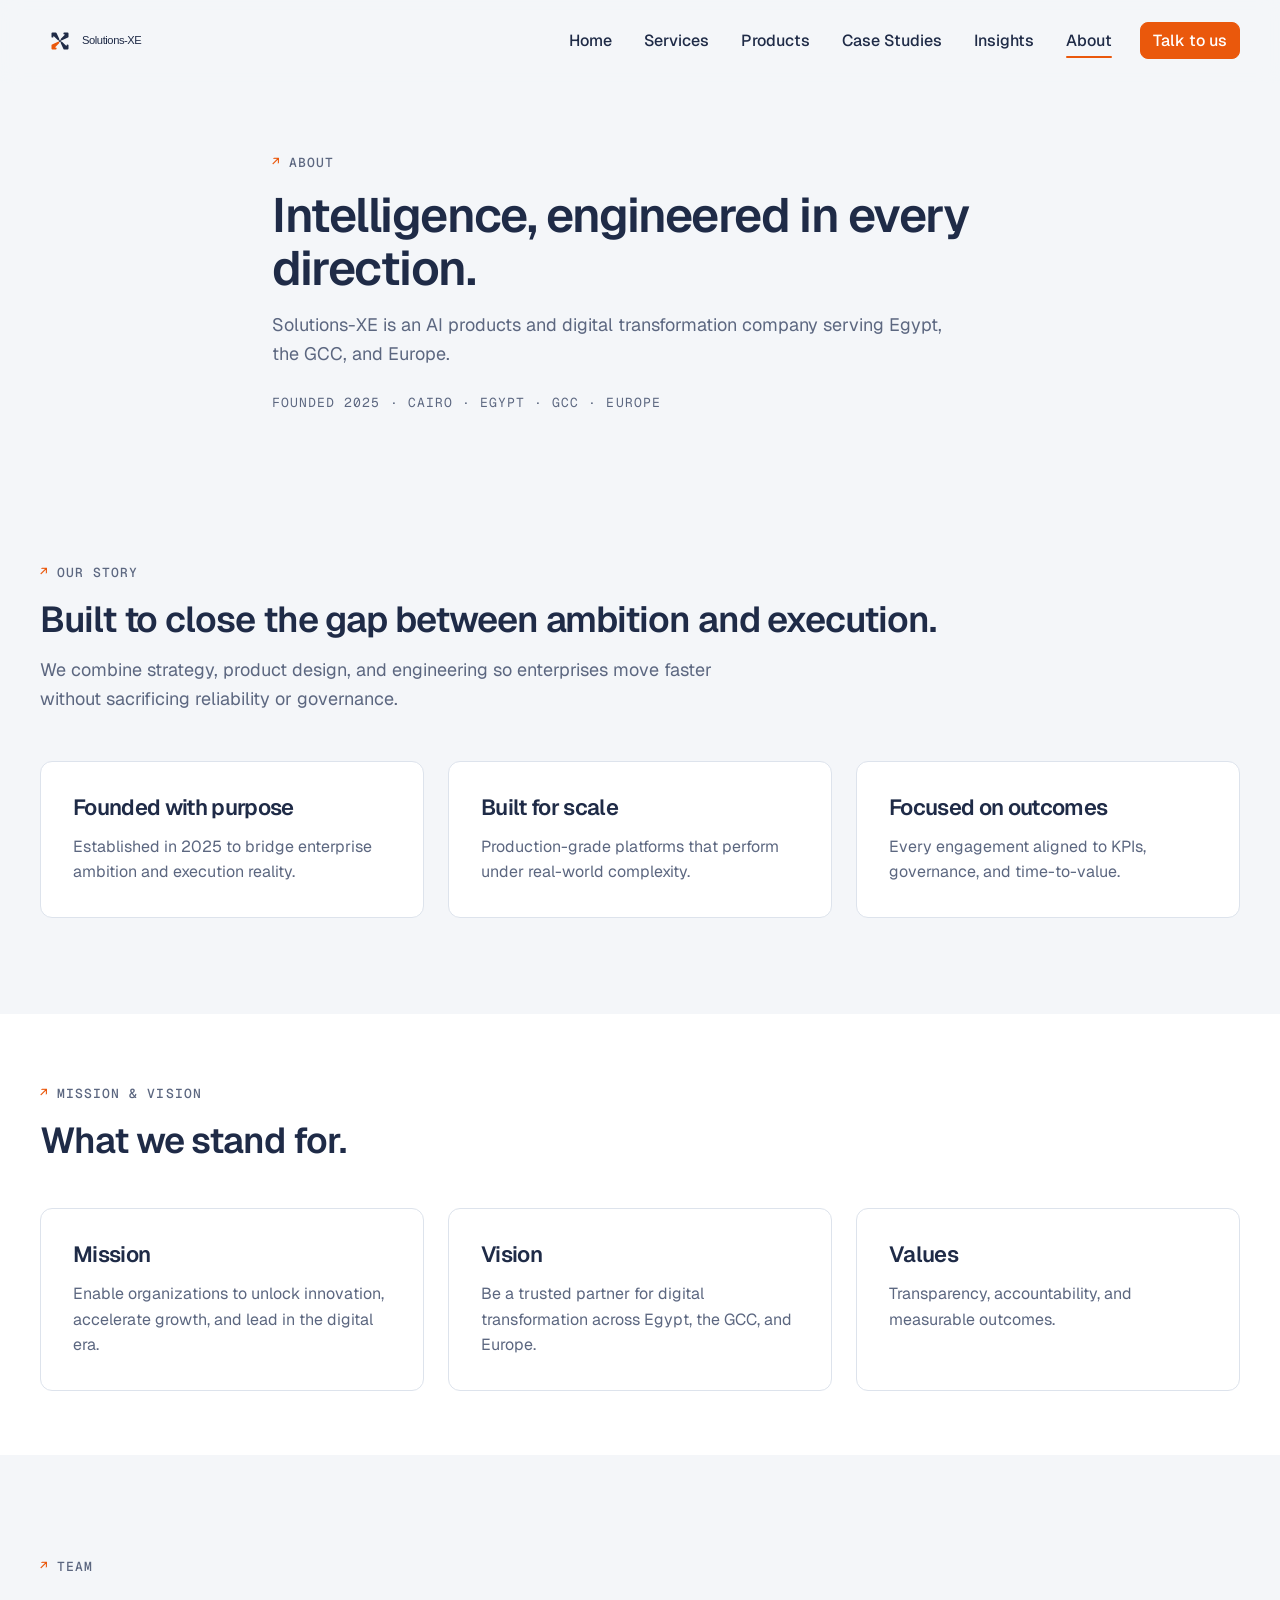
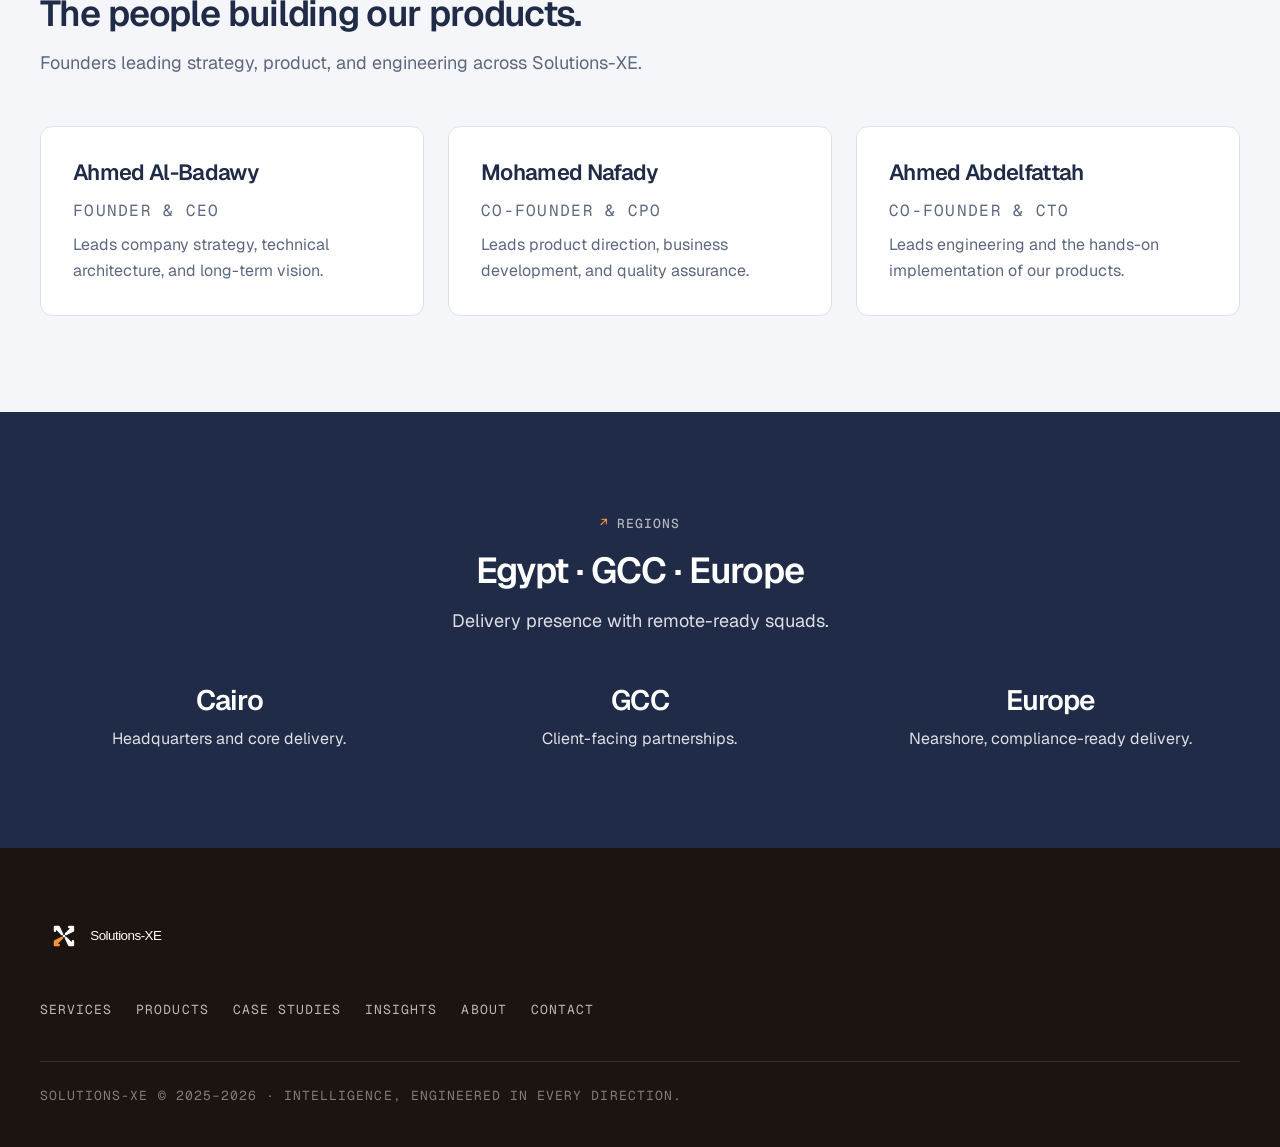
==== commit 1d6c351b: "Add founders team section to about and product pages for Google Cloud credits. Co-authored-by: Curso" ====
--- a/about.html
+++ b/about.html
@@ -7,7 +7,7 @@
   <link rel="preconnect" href="https://fonts.googleapis.com" />
   <link rel="preconnect" href="https://fonts.gstatic.com" crossorigin />
   <link href="https://fonts.googleapis.com/css2?family=Geist:wght@400;500;600&family=Geist+Mono:wght@400;500&display=swap" rel="stylesheet" />
-  <link rel="stylesheet" href="assets/css/site.css?v=4" />
+  <link rel="stylesheet" href="assets/css/site.css?v=5" />
   <link rel="icon" href="assets/favicon.svg" type="image/svg+xml" />
   <meta name="theme-color" content="#1f2b47" />
   <meta name="description" content="About Solutions-XE — mission, vision, and how we partner with enterprises and growth-stage teams." />
@@ -83,6 +83,33 @@
       </div>
     </section>
 
+    <section class="section" aria-label="Team">
+      <div class="wrap">
+        <div class="section-head">
+          <p class="eyebrow"><span class="eyebrow__mark" aria-hidden="true">↗</span> Team</p>
+          <h2>The people building our products.</h2>
+          <p class="section-sub">Founders leading strategy, product, and engineering across Solutions-XE.</p>
+        </div>
+        <div class="grid-3">
+          <article class="card team-card">
+            <h3>Ahmed Al-Badawy</h3>
+            <p class="team-role">Founder &amp; CEO</p>
+            <p class="team-focus">Leads company strategy, technical architecture, and long-term vision.</p>
+          </article>
+          <article class="card team-card">
+            <h3>Mohamed Nafady</h3>
+            <p class="team-role">Co-Founder &amp; CPO</p>
+            <p class="team-focus">Leads product direction, business development, and quality assurance.</p>
+          </article>
+          <article class="card team-card">
+            <h3>Ahmed Abdelfattah</h3>
+            <p class="team-role">Co-Founder &amp; CTO</p>
+            <p class="team-focus">Leads engineering and the hands-on implementation of our products.</p>
+          </article>
+        </div>
+      </div>
+    </section>
+
     <section class="section section--dark" aria-label="Locations">
       <div class="wrap">
         <div class="section-head" style="text-align: center; margin-left: auto; margin-right: auto;">
--- a/assets/css/site.css
+++ b/assets/css/site.css
@@ -495,6 +495,25 @@
   }
 }
 
+/* —— Team —— */
+.team-card h3 {
+  margin-bottom: 4px;
+}
+
+.team-role {
+  font-family: var(--font-mono);
+  font-size: var(--text-xs);
+  letter-spacing: var(--tracking-label);
+  text-transform: uppercase;
+  color: var(--slate-500);
+}
+
+.team-focus {
+  color: var(--slate-500);
+  font-size: var(--text-base);
+  margin-top: 8px;
+}
+
 /* —— Cards & grids —— */
 .grid-3 {
   display: grid;
